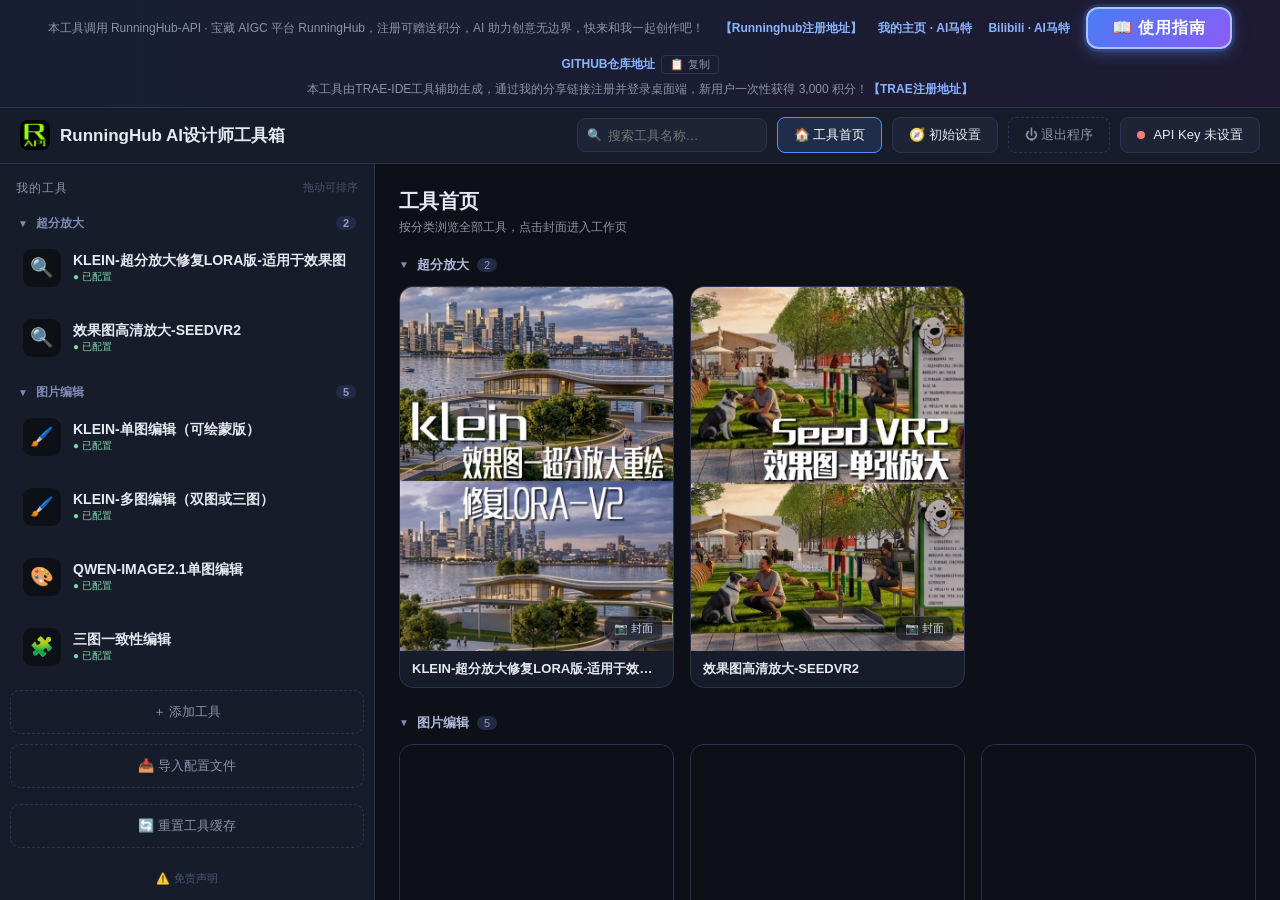
==== index.html @ 5b4305d6 "feat: 同步本地列队、随机种子模式与提示词权重快捷键" ====
<!DOCTYPE html>
<html lang="zh-CN">
<head>
<meta charset="UTF-8">
<meta name="viewport" content="width=device-width, initial-scale=1.0">
<title>RunningHub AI设计师工具箱</title>
<link rel="icon" href="ICO/RAPI.ico">
<link rel="stylesheet" href="css/style.css">
</head>
<body>

<!-- 启动/脚本错误提示：直接双击 index.html 打开，或脚本加载失败时给出可见原因 -->
<div id="bootWarn" style="display:none;position:fixed;top:0;left:0;right:0;z-index:99999;background:#7a1f28;color:#fff;font:13px/1.7 'Microsoft YaHei',sans-serif;padding:10px 16px;border-bottom:2px solid #ff7a7a"></div>
<script>
(function () {
  function show(html) {
    var el = document.getElementById("bootWarn");
    if (!el) return;
    el.style.display = "block";
    el.innerHTML += (el.innerHTML ? "<br>" : "") + html;
  }
  if (location.protocol === "file:") {
    show("⚠️ 当前是直接双击 index.html 打开的。浏览器会拦截程序脚本，所以按钮点击没有反应。<br>正确用法：先安装 Python 3，再双击同目录的「启动工具.bat」，在自动打开的 http://127.0.0.1:8900/ 页面里使用。");
  }
  window.addEventListener("error", function (e) {
    if (e.target && e.target.tagName === "SCRIPT") {
      show("⚠️ 脚本加载失败：" + (e.target.src || "未知文件") + "<br>请确认 js 文件夹完整，并用「启动工具.bat」启动。");
      return;
    }
    if (!e.message && !e.filename) return;  // 模块加载失败的附带空事件，已有上面那条提示
    show("⚠️ 页面脚本出错：" + (e.message || "未知错误") +
      (e.filename ? "（" + e.filename + (e.lineno ? ":" + e.lineno : "") + "）" : "") +
      "<br>请按 F12 打开控制台，把红色报错发给开发者。");
  }, true);
  window.addEventListener("unhandledrejection", function (e) {
    var r = e.reason;
    show("⚠️ 页面脚本出错：" + (r && r.message ? r.message : String(r)));
  });
})();
</script>

<!-- 推广条 -->
<div class="promo-bar">
  <span>本工具调用 RunningHub-API · 宝藏 AIGC 平台 RunningHub，注册可赠送积分，AI 助力创意无边界，快来和我一起创作吧！</span>
  <a id="promoRegisterLink" href="https://www.runninghub.cn?inviteCode=v6f54jwt" target="_blank" rel="noopener">【Runninghub注册地址】</a>
  <a href="https://www.runninghub.cn/user-center/1958354621356011522/webapp?inviteCode=v6f54jwt" target="_blank" rel="noopener">我的主页 · AI马特</a>
  <a href="https://space.bilibili.com/1351334510?spm_id_from=333.337.0.0" target="_blank" rel="noopener">Bilibili · AI马特</a>
  <button class="guide-btn" id="guideBtn" title="首次使用分步向导">📖 使用指南</button>
  <span class="repo-group">
    <a href="https://github.com/jita45927/runninghub_api" target="_blank" rel="noopener">GITHUB仓库地址</a>
    <button class="repo-copy-btn" id="repoCopyBtn" title="复制仓库地址">📋 复制</button>
  </span>
  <span class="promo-line">本工具由TRAE-IDE工具辅助生成，通过我的分享链接注册并登录桌面端，新用户一次性获得 3,000 积分！<a href="https://www.trae.cn/events/code-fission/B8F6GKVM5QPU?utm_source=copy_link&amp;utm_medium=code_fission" target="_blank" rel="noopener">【TRAE注册地址】</a></span>
</div>

<!-- 顶栏 -->
<div class="topbar">
  <div class="logo"><img class="logo-badge" src="ICO/RAPI.ico" alt="RunningHub">RunningHub AI设计师工具箱</div>
  <div style="display:flex;gap:10px">
    <div class="top-search">
      <span class="top-search-icon">🔍</span>
      <input type="search" id="toolSearch" placeholder="搜索工具名称…" autocomplete="off" title="按工具名称关键词搜索首页工具">
      <button type="button" class="top-search-clear" id="toolSearchClear" style="display:none" title="清除搜索">✕</button>
    </div>
    <button class="key-btn" id="homeBtn">🏠 工具首页</button>
    <button class="key-btn" id="setupBtn">🧭 初始设置</button>
    <button class="key-btn ghost" id="openDirBtn" style="display:none">🔍 打开下载目录</button>
    <button class="key-btn ghost" id="quitBtn" style="display:none" title="停止本地服务并退出程序">⏻ 退出程序</button>
    <button class="key-btn" id="keyBtn"><span class="key-dot" id="keyDot"></span><span id="keyBtnText">API Key 未设置</span></button>
  </div>
</div>

<div class="layout">
  <!-- 左侧工具列表 -->
  <div class="sidebar">
    <div class="sidebar-title">我的工具<span class="sidebar-tip">拖动可排序</span></div>
    <div class="tool-list" id="toolList"></div>
    <div class="add-tool" id="addToolBtn">＋ 添加工具</div>
    <div class="add-tool" id="importToolBtn" style="margin-top:0">📥 导入配置文件</div>
    <div class="add-tool" id="resetToolsBtn" style="margin-top:6px">🔄 重置工具缓存</div>
    <div class="sidebar-foot"><a id="disclaimerBtn">⚠️ 免责声明</a></div>
    <input type="file" id="importFileInput" accept=".json" style="display:none">
  </div>

  <!-- 工具首页：按分类展示封面卡片 -->
  <div class="home-view" id="homeView">
    <div class="home-head">
      <div>
        <h2>工具首页</h2>
        <p>按分类浏览全部工具，点击封面进入工作页</p>
      </div>
    </div>
    <div id="homeGrid"></div>
  </div>

  <!-- 右侧工作区 -->
  <div class="workspace" id="workspace" style="display:none">
    <div class="ws-header">
      <div class="ws-title">
        <div class="big-icon" id="wsIcon">🖼️</div>
        <div>
          <h2 id="wsName">请选择工具</h2>
          <p id="wsDesc">从左侧选择一个工具开始使用</p>
        </div>
      </div>
      <button class="btn ghost" id="configToolBtn">⚙️ 配置此工具</button>
    </div>

    <!-- 动态表单区 -->
    <div class="card">
      <div class="card-title">📝 输入参数</div>
      <div id="formArea"></div>
      <button class="btn" id="runBtn">🚀 开始生成</button>
      <button class="btn" id="cancelBtn" style="background:var(--danger);color:#fff;display:none">⏹ 立即取消</button>
      <button class="btn ghost" id="queueBtn" disabled>进入列队</button>
      <button class="btn danger" id="clearQueueBtn" disabled>清空列队</button>
      <div class="status-bar" id="statusBar"></div>
    </div>

    <!-- 结果区 -->
    <div class="card">
      <div class="card-title">🖼️ 生成结果<span class="note">结果链接 24 小时内有效，请及时下载保存</span></div>
      <div id="resultArea"><div class="result-placeholder">生成的内容会显示在这里</div></div>
    </div>
  </div>
</div>

<!-- API Key 弹窗 -->
<div class="modal-mask" id="keyModal">
  <div class="modal" style="width:520px">
    <h3>🔑 API Key 设置</h3>
    <div class="modal-sub">Key 用于调用 RunningHub 接口，只需设置一次</div>
    <div class="field">
      <label>站点</label>
      <select id="site">
        <option value="https://www.runninghub.cn">国内站 runninghub.cn</option>
        <option value="https://www.runninghub.ai">国际站 runninghub.ai</option>
      </select>
    </div>
    <div class="field">
      <label>API Key（RunningHub 控制台获取，32位）</label>
      <input type="password" id="apiKey" placeholder="粘贴你的 API Key" autocomplete="new-password" data-lpignore="true">
    </div>
    <div class="security-note" id="balanceInfo" style="display:none"></div>
    <div class="security-note">
      🔒 <b>安全说明</b>：Key 仅保存在<b>你自己浏览器</b>的 localStorage 中，不写入本文件、不上传到任何第三方；
      使用时只通过 HTTPS 发送给 RunningHub 官方接口。<br>
      · 把这个 HTML 文件发给别人，不会带走你的 Key；<br>
      · 在公用电脑上使用，用完请点「清除 Key」；<br>
      · 怀疑泄露时，到 RunningHub 控制台重置 Key 即可。
    </div>
    <div class="modal-actions">
      <button class="btn danger" id="clearKeyBtn">清除 Key</button>
      <div class="right">
        <button class="btn ghost" data-close="keyModal">取消</button>
        <button class="btn" id="saveKeyBtn">保存</button>
      </div>
    </div>
  </div>
</div>

<!-- 工具配置弹窗 -->
<div class="modal-mask" id="toolModal">
  <div class="modal">
    <h3 id="toolModalTitle">⚙️ 配置工具</h3>
    <div class="modal-sub">
      每个工具对应一个 RunningHub AI 应用。打开应用详情页点「API 调用」，把示例中 nodeInfoList 的每个节点，
      在下面添加为对应的输入项（节点 ID 和字段名照抄即可）。
    </div>
    <div class="field-row">
      <div class="field" style="flex:0 0 90px">
        <label>图标</label>
        <select id="tIcon"></select>
      </div>
      <div class="field">
        <label>工具名称</label>
        <input type="text" id="tName" placeholder="例如：SU 草图转写实照片">
      </div>
      <div class="field" style="flex:0 0 130px">
        <label>实例类型</label>
        <select id="tInstanceType">
          <option value="default">default (24G)</option>
          <option value="plus">plus (48G)</option>
          <option value="ultra">ultra (84G)</option>
        </select>
      </div>
    </div>
    <div class="field">
      <label>封面图（工具首页展示，自动裁剪为 3:4，保存到 tools/工具名.png 或 .jpg）</label>
      <div class="cover-edit">
        <div class="cover-edit-preview" id="coverPreview">暂无封面</div>
        <div class="cover-edit-side">
          <button type="button" class="btn ghost" id="coverPickBtn">📷 选择图片</button>
          <div class="cover-edit-hint" id="coverHint">支持 PNG / JPG，自动居中裁剪缩放为 3:4（600×800），≤8MB</div>
        </div>
      </div>
      <input type="file" id="coverFileInput" accept="image/png,image/jpeg" style="display:none">
    </div>
    <div class="field">
      <label>功能描述</label>
      <input type="text" id="tDesc" placeholder="一句话说明这个工具做什么（点击编辑）" readonly title="点击弹出大窗口编辑" style="cursor:pointer">
    </div>
    <div class="field">
      <label>原始地址（可选，工具页名称旁会显示「原始地址」链接；留空不显示）</label>
      <input type="text" id="tSourceUrl" placeholder="粘贴 RunningHub 应用或工作流页面地址，可留空">
    </div>
    <div class="field">
      <label>标签（决定左侧分组，可加多个；留空归入「未分类」）</label>
      <div class="tag-chips" id="tTagChips"></div>
      <div class="tag-add-row">
        <select id="tTagSelect" title="选择已有标签"></select>
        <input type="text" id="tTagInput" placeholder="输入新标签后回车" autocomplete="off">
        <button class="btn ghost" id="tTagAddBtn" type="button">添加</button>
      </div>
    </div>
    <div class="field">
      <label>类型</label>
      <select id="tToolType">
        <option value="app">AI 应用</option>
        <option value="workflow">ComfyUI 工作流</option>
      </select>
    </div>
    <div class="field">
      <label id="tWebappIdLabel">AI 应用 ID（webappId，应用详情页 URL 或「API调用」中可见）</label>
      <input type="text" id="tWebappId" placeholder="例如 2119272366319685634">
    </div>

    <label style="margin-bottom:8px">输入项（决定工具界面显示什么表单）</label>
    <div class="fields-head">
      <span>显示名称</span><span>类型</span><span>节点ID</span><span>字段名</span><span>默认值/选项（点击编辑）</span><span></span>
    </div>
    <div id="fieldsEditor"></div>
    <button class="add-field-btn" id="addFieldBtn">＋ 添加输入项</button>

    <div class="modal-actions">
      <div style="display:flex;gap:10px">
        <button class="btn danger" id="deleteToolBtn">删除此工具</button>
        <button class="btn ghost" id="toolHelpBtn">📖 配置说明</button>
      </div>
      <div class="right">
        <button class="btn ghost" data-close="toolModal">取消</button>
        <button class="btn" id="saveToolBtn">保存</button>
      </div>
    </div>
  </div>
</div>

<!-- 配置说明帮助弹窗 -->
<div class="modal-mask" id="toolHelpModal">
  <div class="modal" style="width:820px">
    <h3>📖 工具配置说明</h3>
    <div class="modal-sub">照着下面的步骤操作，几分钟就能配好一个工具。内容较多可上下滚动。</div>
    <div class="help-doc">

      <h4>一、你在这里配的到底是什么</h4>
      <p>工具界面上的每个输入框，最终都会被转换成 RunningHub 的 <b>nodeInfoList</b> 参数发给接口：</p>
      <pre><code>{ "nodeId": "节点ID", "fieldName": "字段名", "fieldValue": "填进去的值" }</code></pre>
      <p>所以在配置窗口里，<b>一行「输入项」= nodeInfoList 里的一个元素</b>。图片类的值会由工具先上传、再自动替换成返回的文件名，你不用手填。</p>

      <h4>二、开始前准备</h4>
      <ul>
        <li>顶栏 🔑 已填好 API Key；</li>
        <li>本工具可调用平台上<b>已经发布并开放 API 的工作流和应用</b>；调用费用从你自己的钱包 / RH 币中扣除。</li>
        <li>在该应用 / 工作流的「API 调用」页面能看到请求示例（下一步要用）。</li>
      </ul>

      <h4>三、基础信息怎么填</h4>
      <table class="help-table">
        <tr><th>字段</th><th>说明</th></tr>
        <tr><td>图标 / 工具名称</td><td>只影响左侧列表的显示，随便起。</td></tr>
        <tr><td>标签</td><td>决定左侧分组，可加多个（下拉选已有标签或输入新标签），同一个工具会出现在多个分组里；留空则进「未分类」。</td></tr>
        <tr><td>实例类型</td><td>default(24G) / plus(48G) / ultra(84G)。显存不够（报 OOM）时换更大的。</td></tr>
        <tr><td>类型</td><td>AI 应用 或 ComfyUI 工作流。<b>选错会报 webapp not exists</b>。</td></tr>
        <tr><td>ID</td><td>AI 应用填 <b>webappId</b>；工作流填 <b>workflowId</b>。</td></tr>
      </table>
      <p><b>webappId 在哪</b>：RunningHub 里打开该应用，浏览器地址栏 /app/ 后面那串数字；或点「API 调用」看示例地址中的 <code>ai-app/{数字}</code>。平台上已发布的应用同理，ID 一样能取到（未开放 API 调用时会报无权限 / 应用不存在）。</p>
      <p><b>workflowId 在哪</b>：打开工作流 →「API 调用」→ 示例请求地址中的 <code>workflow/{数字}</code>。</p>

      <h4>四、节点ID 和 字段名怎么找（最关键的一步）</h4>
      <p>在应用的「API 调用」页面，官方会给出类似下面的示例请求体。把其中 <code>nodeInfoList</code> 的每一项，在配置窗口里加一行：</p>
      <pre><code>{
  "webappId": "2119272366319685634",
  "apiKey": "你的Key",
  "nodeInfoList": [
    { "nodeId": "1",  "fieldName": "image", "fieldValue": "api/xxxx.png" },
    { "nodeId": "25", "fieldName": "text",  "fieldValue": "黄昏效果，真实建筑" },
    { "nodeId": "30", "fieldName": "value", "fieldValue": "2048" }
  ]
}</code></pre>
      <p>对照关系：<b>节点ID = nodeId</b>，<b>字段名 = fieldName</b>，<b>默认值 = fieldValue</b> 的示例值（可留空），<b>显示名称</b>是你自己起的中文名（只影响界面）。</p>
      <p><b>如果示例里没有 nodeInfoList，或它是空的</b>：说明这个应用没暴露输入参数，直接保存、不用加输入项，点「开始生成」即可；也可以到工作流画布里点开节点，在右侧面板查看参数名（一般是 text / image / seed / value）。</p>

      <h4>五、输入项类型怎么选</h4>
      <table class="help-table">
        <tr><th>界面类型</th><th>常见 fieldName</th><th>说明</th></tr>
        <tr><td>图片上传</td><td>image</td><td>先上传再自动填入返回的 fileName，适用于 LoadImage 节点。</td></tr>
        <tr><td>多行文本</td><td>text</td><td>提示词、反推提示词等长文本。</td></tr>
        <tr><td>单行文本</td><td>text / string</td><td>短文本。</td></tr>
        <tr><td>数字</td><td>value / seed / steps / cfg</td><td>分辨率、步数、强度、种子等。</td></tr>
        <tr><td>下拉选择</td><td>value</td><td>默认值里写全部候选，用英文逗号分隔，如 <code>true,false</code> 或 <code>1024,1536,2048</code>。</td></tr>
      </table>
      <p><b>特殊情况：</b></p>
      <ul>
        <li><b>种子</b>：fieldName 一般是 <code>seed</code>；默认值填 <code>-1</code> 表示每次随机，填固定数字可复现同一张图。</li>
        <li><b>布尔开关</b>：fieldName 通常是 <code>value</code>，值只能是 <code>true</code> 或 <code>false</code>，建议用「下拉选择」类型。</li>
        <li><b>分辨率</b>：多数节点把尺寸放在一个 number 节点上，fieldName 是 <code>value</code>，单位是像素。</li>
      </ul>

      <h4>六、完整实例（KLEIN-SU转绘效果图）</h4>
      <p>类型：AI 应用　ID：2119272366319685634</p>
      <table class="help-table">
        <tr><th>显示名称</th><th>类型</th><th>节点ID</th><th>字段名</th><th>默认值</th></tr>
        <tr><td>上传SU草图</td><td>图片上传</td><td>1</td><td>image</td><td>（空）</td></tr>
        <tr><td>补充提示词</td><td>多行文本</td><td>25</td><td>text</td><td>黄昏效果，真实建筑</td></tr>
        <tr><td>反推预设提示词</td><td>多行文本</td><td>49</td><td>text</td><td>把这张草图变成写实照片…</td></tr>
        <tr><td>出图长边尺寸</td><td>数字</td><td>30</td><td>value</td><td>2048</td></tr>
      </table>
      <p>保存后，工具会向接口提交 4 条 nodeInfoList，例如图片那一条的 fieldValue 是上传接口返回的 <code>api/xxx.png</code>。</p>

      <h4>七、保存后会发生什么</h4>
      <ul>
        <li>工具立刻出现在左侧列表，可拖动排序、可改标签；</li>
        <li>已授权「配置目录」时，会同时写入 <code>tools/工具名.rhtool.json</code>，下次启动自动读取；</li>
        <li>未授权配置目录时，配置只存在浏览器里，换电脑需用「导入配置文件」迁移。</li>
      </ul>

      <h4>八、常见报错对照</h4>
      <table class="help-table">
        <tr><th>提示</th><th>原因与解决</th></tr>
        <tr><td>webapp not exists</td><td>类型或 ID 填错。工作流 ID 却选了「AI 应用」最常见，检查「类型 + ID」是否匹配。</td></tr>
        <tr><td>Node info error / 节点信息异常</td><td>节点ID 或 字段名 与工作流对不上。按「API 调用」示例逐个照抄；该工作流不接受空参数时，必须至少配一条输入项。</td></tr>
        <tr><td>没有可提交的参数</td><td>所有输入项都没填值。填上值，或删掉用不到的输入项。</td></tr>
        <tr><td>Your balance is insufficient</td><td>钱包余额不足，去 RunningHub 充值或更换有余额的 Key。</td></tr>
        <tr><td>任务失败 / 一直排队</td><td>应用被下架、实例繁忙或显存不足；稍后重试，或把实例类型调大。</td></tr>
      </table>

      <h4>九、新手建议</h4>
      <ul>
        <li>先只配「1 个图片 + 1 个提示词」跑通，再逐步加参数，出问题好排查；</li>
        <li>对比效果时用固定种子（如 <code>12345</code>），只改一个参数；</li>
        <li>长文本不好编辑时，直接点输入框，会弹出大窗口编辑；</li>
        <li>跑错了立刻点「⏹ 立即取消」，避免继续产生费用。</li>
      </ul>
    </div>
    <div class="modal-actions">
      <div></div>
      <div class="right">
        <button class="btn ghost" data-close="toolHelpModal">关闭</button>
      </div>
    </div>
  </div>
</div>

<!-- 免责声明弹窗 -->
<div class="modal-mask" id="disclaimerModal">
  <div class="modal" style="width:760px">
    <h3>⚠️ 免责声明</h3>
    <div class="modal-sub">使用本工具前请仔细阅读，内容较多可上下滚动</div>
    <div class="help-doc">
      <p>1. 本工具是一个第三方的本地辅助工具，<b>与 RunningHub 官方无关</b>，不是官方产品，也未获得官方背书。</p>
      <p>2. 本工具不包含任何 API Key。<b>API Key 由使用者自行填写</b>，仅保存在使用者本机浏览器中，不会上传给本工具作者或任何第三方。</p>
      <p>3. 所有 AI 生成任务均通过 <b>RunningHub 官方 API</b> 执行，所产生的费用由使用者自己的账号承担。请自行留意余额与任务消耗，任务跑错请及时点「⏹ 立即取消」。</p>
      <p>4. 生成结果（图片、视频等）的<b>内容合法性、版权与使用后果由使用者自行负责</b>。严禁用于生成违反法律法规、侵犯他人权利、色情暴力或其他不当内容；请遵守 RunningHub 服务条款及所在地法律法规。</p>
      <p>5. 本工具调用的 AI 应用、ComfyUI 工作流及其素材，其权利归各自作者所有。如权利人认为存在侵权，请联系本工具作者删除相关内容。</p>
      <p>6. 生成结果的链接通常<b>仅 24 小时有效</b>，请及时下载保存。因未保存、链接过期、浏览器清理或系统故障导致的文件丢失，本工具作者不承担责任。</p>
      <p>7. 本工具按<b>「现状」</b>提供，作者不对可用性、稳定性、生成效果、数据完整性作任何明示或暗示的担保。因使用或无法使用本工具造成的任何直接或间接损失（包括但不限于费用损失、数据丢失、业务中断），作者不承担责任。</p>
      <p>8. 使用者开始使用本工具，即视为<b>已阅读并同意</b>本免责声明；如不同意，请立即停止使用并删除本工具及全部相关文件。</p>
    </div>
    <div class="modal-actions">
      <div></div>
      <div class="right">
        <button class="btn ghost" data-close="disclaimerModal">我已了解</button>
      </div>
    </div>
  </div>
</div>

<!-- 大文本编辑弹窗（默认值 / 输入项名称 / 功能描述 共用） -->
<div class="modal-mask" id="bigDefModal" style="z-index:150">
  <div class="modal" style="width:640px">
    <h3 id="bigDefTitle">编辑默认值</h3>
    <div class="modal-sub" id="bigDefFieldName"></div>
    <div id="bigDefHint" style="display:none;font-size:12px;color:var(--muted,#8b949e);margin:6px 0 4px;line-height:1.5"></div>
    <div id="bigDefPreview" style="display:none;font-size:12px;color:var(--accent,#58a6ff);margin:0 0 6px;line-height:1.5"></div>
    <textarea id="bigDefText" style="width:100%;height:320px;resize:vertical;background:var(--inp-bg,#161b22);color:inherit;border:1px solid var(--border,#30363d);border-radius:8px;padding:10px;font-size:13px;line-height:1.6;font-family:inherit"></textarea>
    <div class="modal-actions">
      <div class="right">
        <button class="btn ghost" data-close="bigDefModal">取消</button>
        <button class="btn" id="bigDefSaveBtn">保存</button>
      </div>
    </div>
  </div>
</div>

<!-- 初始设置向导弹窗 -->
<div class="modal-mask" id="setupModal">
  <div class="modal" style="width:560px">
    <h3>🧭 初始设置</h3>
    <div class="modal-sub">通过「启动工具.bat」运行时，工具配置由本地服务直接写入 tools 目录，无需授权；下载目录只需选择一次。</div>
    <div class="setup-step" id="setupStepToolsDir">
      <div class="setup-step-num">1</div>
      <div class="setup-step-body">
        <div class="setup-step-name">工具配置目录</div>
        <div class="setup-step-desc">工具配置直接写入程序目录下的 <b>tools</b> 文件夹。用「启动工具.bat」启动时由本地服务自动完成，无需点授权。</div>
        <div class="setup-step-desc" id="toolsDirPathHint" style="color:#8ab4ff;overflow-wrap:anywhere"></div>
      </div>
      <div class="setup-step-actions">
        <div class="setup-step-status" id="setupToolsDirStatus">⚠️ 未授权</div>
        <button class="btn ghost" id="grantToolsDirBtn">去授权</button>
      </div>
    </div>
    <div class="setup-step" id="setupStepDownloadDir">
      <div class="setup-step-num">2</div>
      <div class="setup-step-body">
        <div class="setup-step-name">下载目录</div>
        <div class="setup-step-desc">生成结果自动保存到这里。只需在弹出的系统窗口中选择一次文件夹。</div>
        <div class="setup-step-desc" id="dlAuthHint" style="color:#f0b429;overflow-wrap:anywhere;white-space:pre-wrap"></div>
      </div>
      <div class="setup-step-actions">
        <div class="setup-step-status" id="setupDownloadDirStatus">⚠️ 未配置</div>
        <button class="btn ghost" id="grantDownloadDirBtn">选择目录</button>
      </div>
    </div>
    <div class="setup-done" id="setupDone" style="display:none">🎉 设置完成</div>
    <div class="modal-actions">
      <div></div>
      <div class="right">
        <button class="btn ghost" data-close="setupModal">关闭</button>
      </div>
    </div>
  </div>
</div>

<!-- 蒙版编辑器（对齐 ComfyUI MaskEditor：涂抹区域导出为透明 alpha，作为 MASK） -->
<div class="mask-editor" id="maskEditor">
  <div class="me-toolbar">
    <div class="me-group">
      <button class="me-btn active" id="meBrush" title="画笔 (B)">🖌️ 画笔</button>
      <button class="me-btn" id="meErase" title="橡皮 (E)">🧽 橡皮</button>
      <button class="me-btn" id="meUndo" title="撤销 (Ctrl+Z)">↶ 撤销</button>
      <button class="me-btn" id="meClear" title="清除全部涂抹">🗑 清除</button>
    </div>
    <div class="me-group">
      <span class="me-label">笔刷</span>
      <input type="range" id="meSize" min="4" max="200" step="1" value="40">
      <span class="me-val" id="meSizeVal">40px</span>
    </div>
    <div class="me-group">
      <span class="me-label">羽化</span>
      <input type="range" id="meFeather" min="0" max="100" step="1" value="0">
      <span class="me-val" id="meFeatherVal">0%</span>
    </div>
    <div class="me-group">
      <button class="me-btn" id="mePaintMode" title="关闭：输出原图 + 黑白蒙版；开启：把蒙版按所选颜色叠加进输出图片，蒙版仍按涂抹输出">🎨 绘制到图片层</button>
      <div class="me-colors" id="meColors">
        <button class="me-color active" data-color="#ff3333" style="background:#ff3333" title="红"></button>
        <button class="me-color" data-color="#3377ff" style="background:#3377ff" title="蓝"></button>
        <button class="me-color" data-color="#33cc55" style="background:#33cc55" title="绿"></button>
        <button class="me-color" data-color="#ffd400" style="background:#ffd400" title="黄"></button>
        <button class="me-color" data-color="#ff33cc" style="background:#ff33cc" title="洋红"></button>
        <button class="me-color" data-color="#22d3ee" style="background:#22d3ee" title="青"></button>
      </div>
      <label class="me-check"><input type="checkbox" id="meExportMask" checked> 输出蒙版</label>
    </div>
    <div class="me-group me-zoom">🔍 <span id="meZoomVal">100%</span></div>
    <div class="me-group me-actions">
      <button class="btn ghost" id="meCancel">取消</button>
      <button class="btn" id="meSave">保存蒙版</button>
    </div>
  </div>
  <div class="me-stage" id="meStage"><canvas id="meCanvas"></canvas><div class="me-cursor" id="meCursor"></div></div>
  <div class="me-hint" id="meHint">左键涂抹（颜色仅为预览；保存时按「绘制到图片层」决定是否把蒙版按颜色叠加进图片）· 中键/右键拖动平移 · 滚轮缩放</div>
</div>

<!-- 图片预览灯箱 -->
<div class="lightbox" id="lightbox">
  <img id="lbImg" src="">
  <div class="lb-bar">
    <span>点击空白处关闭</span>
    <a id="lbDownload" href="" target="_blank" rel="noopener" download>下载原图</a>
  </div>
</div>

<!-- 首次使用分步向导 -->
<div class="guide-overlay" id="guideOverlay">
  <div class="guide-hole" id="guideHole"></div>
  <div class="guide-finger" id="guideFinger">👆</div>
  <div class="guide-callout" id="guideCallout">
    <div class="guide-titlebar" id="guideCalloutBar">
      <span class="guide-title">📖 使用指南</span>
      <span class="guide-step" id="guideCalloutStep"></span>
      <span class="guide-bar-space"></span>
      <button class="guide-close" id="guideCalloutClose" title="关闭向导">✕</button>
    </div>
    <div class="guide-callout-text" id="guideCalloutText"></div>
    <div class="guide-actions">
      <button class="btn" id="guideCalloutNext">下一步</button>
    </div>
  </div>
  <div class="guide-shot" id="guideShot">
    <div class="guide-titlebar" id="guideShotBar">
      <span class="guide-title">📖 使用指南</span>
      <span class="guide-step" id="guideShotStep"></span>
      <span class="guide-bar-space"></span>
      <button class="guide-close" id="guideShotClose" title="关闭向导">✕</button>
    </div>
    <div class="guide-shot-media"><img id="guideShotImg" src="" alt="使用指南截图"></div>
    <div class="guide-callout-text" id="guideShotText"></div>
    <div class="guide-actions">
      <button class="btn" id="guideShotNext">下一步</button>
    </div>
  </div>
</div>

<script type="module" src="js/main.js"></script>
</body>
</html>
---- css/style.css ----
* { box-sizing: border-box; margin: 0; padding: 0; }
:root {
  --bg: #0d1117; --panel: #161c2a; --panel2: #1c2436; --border: #2a3450;
  --text: #e6e9f0; --muted: #8a93a8; --accent: #5b8cff; --green: #7fd4a8; --red: #ff7a7a;
}
body { font-family: "Microsoft YaHei", "PingFang SC", sans-serif; background: var(--bg); color: var(--text); height: 100vh; display: flex; flex-direction: column; overflow: hidden; }

/* ===== 推广条 ===== */
.promo-bar {
  flex-shrink: 0; display: flex; align-items: center; justify-content: center; flex-wrap: wrap;
  gap: 6px 16px; padding: 7px 20px; font-size: 12px; color: var(--muted);
  background: linear-gradient(90deg, #5b8cff1f, #9b5bff1f); border-bottom: 1px solid var(--border);
}
.promo-bar a { color: #8ab4ff; font-weight: 600; text-decoration: none; white-space: nowrap; }
.promo-bar a:hover { text-decoration: underline; }
.promo-bar .promo-line { flex-basis: 100%; text-align: center; line-height: 1.6; }
.promo-bar .repo-group { display: inline-flex; align-items: center; gap: 6px; }
.promo-bar .repo-copy-btn {
  padding: 1px 8px; font-size: 11px; color: var(--muted); cursor: pointer;
  background: transparent; border: 1px solid var(--border); border-radius: 4px;
  font-family: inherit; white-space: nowrap; transition: all .15s;
}
.promo-bar .repo-copy-btn:hover { color: var(--green); border-color: var(--green); }
.promo-bar .repo-copy-btn.copied { color: var(--green); border-color: var(--green); }

/* ===== 顶栏 ===== */
.topbar {
  height: 56px; flex-shrink: 0; display: flex; align-items: center; justify-content: space-between;
  padding: 0 20px; background: var(--panel); border-bottom: 1px solid var(--border);
}
.logo { font-size: 17px; font-weight: 700; display: flex; align-items: center; gap: 10px; }
.logo-badge { width: 30px; height: 30px; border-radius: 8px; display: block; object-fit: cover; flex-shrink: 0; }
.key-btn {
  display: flex; align-items: center; gap: 8px; background: var(--panel2); border: 1px solid var(--border);
  color: var(--text); padding: 8px 16px; border-radius: 8px; cursor: pointer; font-size: 13px;
}
.key-btn:hover { border-color: var(--accent); }
.key-btn.ghost { background: transparent; color: var(--muted); border-style: dashed; }
.key-btn.ghost:hover { color: var(--text); border-color: var(--accent); }
.key-dot { width: 8px; height: 8px; border-radius: 50%; background: var(--red); }
.key-dot.ok { background: var(--green); }
/* 顶栏工具搜索：位于「工具首页」按钮左侧 */
.top-search { position: relative; display: flex; align-items: center; }
.top-search-icon {
  position: absolute; left: 10px; font-size: 12px; color: var(--muted);
  pointer-events: none; line-height: 1;
}
.top-search input {
  width: 190px; height: 34px; padding: 0 30px 0 30px; border-radius: 8px;
  background: var(--panel2); border: 1px solid var(--border); color: var(--text);
  font-size: 13px; outline: none; transition: border-color .15s, width .15s;
}
.top-search input:focus { border-color: var(--accent); width: 230px; }
.top-search input::-webkit-search-cancel-button { display: none; }
.top-search-clear {
  position: absolute; right: 6px; width: 20px; height: 20px; border-radius: 50%;
  display: flex; align-items: center; justify-content: center;
  background: transparent; border: none; color: var(--muted);
  font-size: 11px; cursor: pointer; padding: 0;
}
.top-search-clear:hover { color: var(--text); background: #5b8cff26; }

/* ===== 主体布局 ===== */
.layout { flex: 1; display: flex; overflow: hidden; }

/* 左侧工具栏 */
.sidebar { width: 375px; flex-shrink: 0; background: var(--panel); border-right: 1px solid var(--border); display: flex; flex-direction: column; }
.sidebar-title { padding: 16px 16px 10px; font-size: 12px; color: var(--muted); letter-spacing: 1px; }
.sidebar-tip { float: right; font-weight: 400; font-size: 11px; color: #4a5470; letter-spacing: 0; }
.sidebar-foot { padding: 10px 16px 14px; text-align: center; }
.sidebar-foot a { font-size: 11px; color: #4a5470; cursor: pointer; }
.sidebar-foot a:hover { color: var(--accent); }
.tool-list { flex: 1; overflow-y: auto; padding: 0 10px; }
.cat-header {
  display: flex; align-items: center; gap: 6px;
  padding: 8px 8px 4px; cursor: pointer; user-select: none;
  color: #7f8bb3; font-size: 12px; font-weight: 600;
}
.cat-header:hover { color: #aeb9dd; }
.cat-header[draggable="true"] { cursor: grab; }
.cat-header.dragging { opacity: .45; }
.cat-header.drop-before { box-shadow: inset 0 2px 0 0 #5b8cff; color: #dbe4ff; }
.cat-header.drop-after { box-shadow: inset 0 -2px 0 0 #5b8cff; color: #dbe4ff; }
.cat-arrow { font-size: 10px; width: 12px; }
.cat-name { flex: 1; }
.cat-count {
  background: #232a45; border-radius: 8px; padding: 1px 7px;
  font-size: 11px; color: #8f9bc0;
}
.tool-item {
  display: flex; align-items: center; gap: 12px; padding: 12px; border-radius: 10px;
  cursor: pointer; margin-bottom: 6px; border: 1px solid transparent; transition: all .15s;
}
.tool-item:hover { background: var(--panel2); }
.tool-item.active { background: var(--panel2); border-color: var(--accent); }
.tool-item { position: relative; }
/* 生成中：橙色渐变底 + 左侧竖条 1.2s 呼吸脉动 */
.tool-item.running {
  background: linear-gradient(90deg, #ffb4541f, transparent);
  border-color: #ffb454;
}
.tool-item.running .tool-icon { background: #ffb45426; }
.tool-item.running::after,
.tool-item.done::after {
  content: ""; position: absolute; left: 0; top: 8px; bottom: 8px;
  width: 3px; border-radius: 0 3px 3px 0;
}
.tool-item.running::after { background: #ffb454; animation: toolRunningPulse 1.2s ease-in-out infinite; }
@keyframes toolRunningPulse { 0%, 100% { opacity: .35; } 50% { opacity: 1; } }
/* 最近完成：绿色左边条，任务结束后保留到下次开始生成 */
.tool-item.done:not(.active) { border-color: #2c5a45; background: linear-gradient(90deg, #7fd4a814, transparent); }
.tool-item.done::after { background: var(--green); }
.tool-item.dragging { opacity: .45; cursor: grabbing; }
.tool-item.drop-before { box-shadow: inset 0 2px 0 0 var(--accent); }
.tool-item.drop-after { box-shadow: inset 0 -2px 0 0 var(--accent); }
.tool-del {
  position: absolute; right: 8px; top: 8px; width: 20px; height: 20px; border-radius: 6px;
  color: #6a7694; display: none; align-items: center; justify-content: center; font-size: 12px;
}
.tool-item:hover .tool-del { display: flex; }
.tool-del:hover { background: var(--danger); color: #fff; }
/* 回收站条目：置灰 + 名称划线，操作按钮常显（↩ 还原 / ✕ 永久删除） */
.tool-item.trashed { opacity: .6; }
.tool-item.trashed:hover { opacity: .9; }
.tool-item.trashed .tool-name { text-decoration: line-through; }
.tool-item.trashed .tool-del { display: flex; }
.tool-restore {
  position: absolute; right: 32px; top: 8px; width: 20px; height: 20px; border-radius: 6px;
  color: #6a7694; display: flex; align-items: center; justify-content: center; font-size: 12px;
}
.tool-restore:hover { background: var(--accent); color: #fff; }
/* 分类头右侧的「清空」按钮（仅回收站） */
.cat-clear { font-size: 11px; font-weight: 400; color: #6a7694; padding: 1px 6px; border-radius: 6px; }
.cat-clear:hover { background: var(--danger); color: #fff; }
/* 回收站工具的只读提示条 */
.trash-notice {
  margin: 0 0 12px; padding: 9px 12px; border-radius: 8px;
  background: rgba(255, 171, 64, .12); border: 1px solid rgba(255, 171, 64, .35);
  color: #ffcf8a; font-size: 12px; line-height: 1.6;
}
.tool-icon { width: 38px; height: 38px; border-radius: 9px; background: var(--bg); display: flex; align-items: center; justify-content: center; font-size: 19px; flex-shrink: 0; }
.tool-item.active .tool-icon { background: linear-gradient(135deg, #5b8cff33, #9b5bff33); }
.tool-meta { min-width: 0; flex: 1; }
.tool-name { font-size: 14px; font-weight: 600; line-height: 1.4; white-space: normal; overflow-wrap: anywhere; }
.tool-desc {
  display: none; font-size: 11px; color: var(--muted); margin-top: 4px;
  line-height: 1.5; white-space: normal; overflow-wrap: anywhere;
}
/* 功能描述默认隐藏，鼠标悬停工具时展开显示 */
.tool-item:hover .tool-desc { display: block; }
.tool-item:hover .tool-desc:empty { display: none; }
.tool-status { font-size: 10px; color: var(--red); }
.tool-status.ok { color: var(--green); }
.tool-status.running { color: #ffb454; }
.tool-status.done { color: var(--green); }
.add-tool {
  margin: 10px; padding: 12px; border: 1px dashed var(--border); border-radius: 10px;
  text-align: center; color: var(--muted); cursor: pointer; font-size: 13px;
}
.add-tool:hover { border-color: var(--accent); color: var(--accent); }

/* 右侧工作区 */
.workspace { flex: 1; overflow-y: auto; padding: 24px; }
.ws-header { display: flex; align-items: center; justify-content: space-between; margin-bottom: 20px; }
.ws-title { display: flex; align-items: center; gap: 14px; }
.ws-title .big-icon { font-size: 30px; }
.ws-title h2 { font-size: 20px; display: flex; align-items: center; gap: 10px; }
.ws-title h2 .source-link { font-size: 12px; font-weight: 400; color: var(--accent); text-decoration: none; border: 1px solid var(--border); border-radius: 6px; padding: 3px 8px; white-space: nowrap; }
.ws-title h2 .source-link:hover { border-color: var(--accent); }
.ws-title p { font-size: 12px; color: var(--muted); margin-top: 3px; }

.btn { background: var(--accent); color: #fff; border: none; border-radius: 8px; padding: 11px 26px; font-size: 14px; cursor: pointer; font-weight: 600; }
.btn:hover { opacity: .88; }
.btn:disabled { opacity: .4; cursor: not-allowed; }
.btn.ghost { background: var(--panel2); border: 1px solid var(--border); font-weight: 400; padding: 9px 18px; font-size: 13px; }
.btn.ghost:hover { border-color: var(--accent); }
.btn.danger { background: transparent; border: 1px solid var(--red); color: var(--red); font-weight: 400; padding: 9px 18px; font-size: 13px; }

.card { background: var(--panel); border: 1px solid var(--border); border-radius: 14px; padding: 20px; margin-bottom: 16px; }
.card-title { font-size: 14px; font-weight: 600; margin-bottom: 14px; color: var(--muted); display: flex; justify-content: space-between; align-items: center; }
.card-title .note { font-size: 11px; font-weight: 400; color: #4a5470; }

.upload-area {
  position: relative;
  border: 2px dashed var(--border); border-radius: 12px; min-height: 150px;
  display: flex; align-items: center; justify-content: center; cursor: pointer;
  text-align: center; color: var(--muted); font-size: 13px; padding: 10px; transition: border-color .2s;
}
.upload-clear-btn {
  position: absolute; top: 8px; right: 8px; z-index: 2;
  width: 28px; height: 28px; padding: 0; border: 1px solid var(--border); border-radius: 50%;
  display: flex; align-items: center; justify-content: center;
  background: rgba(12, 15, 22, .82); color: #fff; font-size: 18px; line-height: 1; cursor: pointer;
}
.upload-clear-btn:hover { background: var(--red); border-color: var(--red); }
.upload-area:hover, .upload-area.dragover { border-color: var(--accent); }
.upload-area img {
  max-width: 100%; max-height: 260px; border-radius: 8px;
  /* 棋盘格背景：透明区域显示为灰白格子，避免误认为图片变黑 */
  background-image:
    linear-gradient(45deg, #2b303b 25%, transparent 25%, transparent 75%, #2b303b 75%),
    linear-gradient(45deg, #2b303b 25%, #1b1f27 25%, #1b1f27 75%, #2b303b 75%);
  background-size: 16px 16px;
  background-position: 0 0, 8px 8px;
}
.img-dim { font-size: 12px; color: var(--muted); margin-top: 6px; }
.img-mask-state { margin-top: 6px; font-size: 11px; color: var(--accent); }
.mask-edit-btn {
  margin-top: 6px; background: var(--bg); color: var(--text); border: 1px solid var(--border);
  border-radius: 6px; padding: 4px 10px; font-size: 11px; cursor: pointer;
}
.mask-edit-btn:hover { border-color: var(--accent); color: var(--accent); }

/* 蒙版编辑器（ComfyUI MaskEditor 风格） */
.mask-editor { position: fixed; inset: 0; z-index: 300; background: #0b0e14; display: none; flex-direction: column; }
.mask-editor.show { display: flex; }
.me-toolbar {
  display: flex; align-items: center; gap: 18px; flex-wrap: wrap;
  padding: 10px 16px; background: var(--panel); border-bottom: 1px solid var(--border);
}
.me-group { display: flex; align-items: center; gap: 8px; }
.me-group.me-actions { margin-left: auto; }
.me-btn {
  background: var(--bg); color: var(--text); border: 1px solid var(--border);
  border-radius: 8px; padding: 7px 12px; font-size: 12px; cursor: pointer;
}
.me-btn:hover { border-color: var(--accent); }
.me-btn.active { background: var(--accent); color: #08101f; border-color: var(--accent); font-weight: 600; }
.me-label, .me-val, .me-zoom { font-size: 12px; color: var(--muted); }
.me-val { min-width: 44px; }
.me-toolbar input[type=range] { width: 140px; accent-color: var(--accent); }
.me-stage {
  flex: 1; position: relative; overflow: hidden;
  background: repeating-conic-gradient(#151a23 0% 25%, #10141b 0% 50%) 50% / 24px 24px;
}
.me-stage canvas { display: block; width: 100%; height: 100%; touch-action: none; cursor: none; }
/* 圆形笔刷光标：尺寸跟随笔刷大小 */
.me-cursor {
  position: absolute; left: 0; top: 0; display: none; pointer-events: none;
  border: 1px solid rgba(255,255,255,.95); border-radius: 50%;
  box-shadow: 0 0 0 1px rgba(0,0,0,.75), inset 0 0 0 1px rgba(0,0,0,.35);
  transform: translate(-50%, -50%); box-sizing: border-box; z-index: 2;
}
.me-cursor.erase { border-style: dashed; border-color: #ffd166; }
.me-cursor.hide { display: none !important; }
/* 绘制到图片层：颜色选择与输出蒙版开关 */
.me-colors { display: flex; gap: 5px; }
.me-color {
  width: 20px; height: 20px; padding: 0; border-radius: 4px;
  border: 2px solid transparent; cursor: pointer; outline: none;
}
.me-color:hover { transform: scale(1.12); }
.me-color.active { border-color: #fff; box-shadow: 0 0 0 1px rgba(0,0,0,.65); }
.me-check { display: flex; align-items: center; gap: 4px; font-size: 12px; color: var(--muted); cursor: pointer; white-space: nowrap; }
.me-check input { accent-color: #4f8cff; cursor: pointer; }
.me-hint { padding: 8px 16px; font-size: 11px; color: #4a5470; border-top: 1px solid var(--border); background: var(--panel); }
.me-hint.warn { color: #ff7b72; }

textarea, input[type=text], input[type=password], input[type=number], select {
  background: var(--bg); border: 1px solid var(--border); border-radius: 8px;
  color: var(--text); padding: 10px 12px; font-size: 14px; outline: none; width: 100%; font-family: inherit;
}
textarea:focus, input:focus, select:focus { border-color: var(--accent); }
textarea { resize: vertical; min-height: 80px; }
label { font-size: 12px; color: var(--muted); display: block; margin-bottom: 6px; }
.field { margin-bottom: 14px; }
.field-row { display: flex; gap: 12px; }
.field-row .field { flex: 1; }
.form-grid { display: grid; grid-template-columns: 1fr 1fr; gap: 0 16px; }
.form-grid .span2 { grid-column: 1 / -1; }
@media (max-width: 900px) { .form-grid { grid-template-columns: 1fr; } }

/* ===== 标签编辑器（工具配置弹窗） ===== */
.tag-chips { display: flex; flex-wrap: wrap; gap: 6px; margin-bottom: 8px; }
.tag-chips:empty { display: none; }
.tag-chip { display: inline-flex; align-items: center; gap: 6px; background: var(--bg); border: 1px solid var(--border); border-radius: 999px; padding: 4px 10px; font-size: 12px; color: var(--text); }
.tag-chip button { background: none; border: none; color: var(--muted); cursor: pointer; font-size: 12px; line-height: 1; padding: 0; }
.tag-chip button:hover { color: var(--red); }
.tag-add-row { display: flex; gap: 8px; align-items: center; }
.tag-add-row select { flex: 0 0 170px; width: 170px; }
.tag-add-row input[type=text] { flex: 1; }
.tag-add-row .btn { flex: 0 0 auto; }

.status-bar { margin-top: 14px; padding: 12px 14px; border-radius: 8px; background: var(--bg); font-size: 13px; color: var(--muted); display: none; }
.status-bar.show { display: block; }
.status-bar.error { color: var(--red); }
.status-bar.success { color: var(--green); }
/* 兼容旧调用点仍传 ok / err 的写法，与 success / error 同色 */
.status-bar.ok { color: var(--green); }
.status-bar.err { color: var(--red); }

.result-grid { display: grid; grid-template-columns: repeat(auto-fill, minmax(260px, 1fr)); gap: 14px; }
.result-batch { margin-bottom: 18px; }
.result-batch:last-child { margin-bottom: 0; }
.result-batch-head { margin: 0 0 8px; font-size: 12px; color: var(--muted); }
.result-item { position: relative; border-radius: 10px; overflow: hidden; border: 1px solid var(--border); }
.result-item img { width: 100%; display: block; }
.result-item a { position: absolute; bottom: 10px; right: 10px; background: rgba(0,0,0,.65); color: #fff; text-decoration: none; padding: 6px 14px; border-radius: 6px; font-size: 12px; }
.result-text { background: var(--bg); border: 1px solid var(--border); border-radius: 10px; padding: 14px; font-size: 13px; color: var(--muted); white-space: pre-wrap; line-height: 1.7; }
.result-placeholder { min-height: 180px; display: flex; align-items: center; justify-content: center; color: #4a5470; font-size: 14px; border: 1px dashed var(--border); border-radius: 12px; }

/* ===== 弹窗 ===== */
.modal-mask { position: fixed; inset: 0; background: rgba(0,0,0,.6); display: none; align-items: center; justify-content: center; z-index: 100; backdrop-filter: blur(3px); }
.modal-mask.show { display: flex; }
.modal { background: var(--panel); border: 1px solid var(--border); border-radius: 16px; width: 720px; max-width: 94vw; max-height: 88vh; overflow-y: auto; padding: 24px; }
.modal h3 { font-size: 17px; margin-bottom: 4px; }
.modal .modal-sub { font-size: 12px; color: var(--muted); margin-bottom: 18px; line-height: 1.6; }
.modal-actions { display: flex; justify-content: space-between; gap: 10px; margin-top: 20px; }
.modal-actions .right { display: flex; gap: 10px; }

.security-note {
  background: var(--bg); border: 1px solid var(--border); border-radius: 10px;
  padding: 12px 14px; font-size: 12px; color: var(--muted); line-height: 1.7; margin-top: 14px;
}
.security-note b { color: var(--green); }

/* 配置说明帮助文档 */
.help-doc { font-size: 12.5px; line-height: 1.75; color: var(--muted); }
.help-doc h4 { font-size: 13px; font-weight: 600; color: #aeb9dd; margin: 18px 0 8px; }
.help-doc h4:first-child { margin-top: 0; }
.help-doc p { margin-bottom: 8px; }
.help-doc ul { margin: 0 0 8px; padding-left: 20px; }
.help-doc li { margin-bottom: 4px; }
.help-doc b { color: var(--text); }
.help-doc code {
  background: var(--bg); border: 1px solid var(--border); border-radius: 4px;
  padding: 1px 5px; font-family: Consolas, monospace; font-size: 11.5px; color: #8ab4ff;
}
.help-doc pre {
  background: var(--bg); border: 1px solid var(--border); border-radius: 8px;
  padding: 10px 12px; margin-bottom: 10px; overflow-x: auto; line-height: 1.6;
}
.help-doc pre code { background: none; border: none; padding: 0; color: #9ecbff; font-size: 11.5px; }
.help-table { width: 100%; border-collapse: collapse; margin-bottom: 10px; }
.help-table th, .help-table td {
  border-bottom: 1px solid var(--border); padding: 7px 10px; text-align: left; vertical-align: top;
}
.help-table th { color: #aeb9dd; font-weight: 600; background: #ffffff08; white-space: nowrap; }

/* 初始设置向导 */
.setup-step {
  display: flex; flex-wrap: wrap; align-items: center; gap: 12px 14px;
  background: var(--bg); border: 1px solid var(--border); border-radius: 12px;
  padding: 14px 16px; margin-bottom: 12px; transition: border-color .2s;
}
.setup-step.next { border-color: var(--accent); }
.setup-step-num {
  width: 30px; height: 30px; border-radius: 50%; background: var(--panel2); flex-shrink: 0;
  display: flex; align-items: center; justify-content: center; font-size: 14px; font-weight: 700;
}
.setup-step.next .setup-step-num { background: var(--accent); color: #fff; }
.setup-step-body { flex: 1 1 240px; min-width: 0; }
.setup-step-name { font-size: 14px; font-weight: 600; }
.setup-step-desc { font-size: 12px; color: var(--muted); margin-top: 3px; }
.setup-step-actions { display: flex; align-items: center; gap: 10px; margin-left: auto; flex-shrink: 0; }
.setup-step-status { font-size: 12px; color: var(--red); white-space: nowrap; }
.setup-step-status.ok { color: var(--green); }
.setup-done { text-align: center; color: var(--green); font-size: 14px; font-weight: 600; margin-top: 6px; }

/* 字段编辑器 */
.fields-head, .field-edit-row {
  display: grid; grid-template-columns: 1.1fr .95fr .6fr .7fr .9fr 30px; gap: 8px;
  align-items: center; margin-bottom: 8px;
}
.fields-head { font-size: 11px; color: var(--muted); margin-bottom: 6px; }
.field-edit-row input, .field-edit-row select { padding: 8px 10px; font-size: 12px; }
.del-field { background: none; border: none; color: var(--red); cursor: pointer; font-size: 15px; padding: 4px; }
.add-field-btn {
  width: 100%; padding: 9px; border: 1px dashed var(--border); border-radius: 8px;
  background: none; color: var(--muted); cursor: pointer; font-size: 12px; margin-top: 4px;
}
.add-field-btn:hover { border-color: var(--accent); color: var(--accent); }

/* ===== 图片预览灯箱 ===== */
.lightbox {
  position: fixed; inset: 0; background: rgba(0,0,0,.88); z-index: 200;
  display: none; align-items: center; justify-content: center; cursor: zoom-out;
}
.lightbox.show { display: flex; }
.lightbox img { max-width: 92vw; max-height: 86vh; border-radius: 10px; box-shadow: 0 8px 60px rgba(0,0,0,.6); transition: transform .06s; }
.lightbox .lb-bar {
  position: fixed; bottom: 26px; left: 50%; transform: translateX(-50%);
  display: flex; gap: 12px; align-items: center;
  background: rgba(20,26,40,.9); border: 1px solid var(--border);
  padding: 10px 18px; border-radius: 10px; font-size: 13px; color: var(--muted);
}
.lightbox .lb-bar a { color: #fff; background: var(--accent); text-decoration: none; padding: 7px 18px; border-radius: 7px; }
.result-item img { cursor: zoom-in; }

/* 自定义字段类型（如 ComfyUI 的 combo）使用的样式 */
.field textarea.combo-textarea { min-height: 44px; }
.field-note { font-size: 11px; color: var(--muted); margin-top: 4px; line-height: 1.4; }

/* ===== 工具首页 ===== */
.home-view { flex: 1; overflow-y: auto; padding: 24px; }
.home-head { display: flex; align-items: center; justify-content: space-between; margin-bottom: 20px; }
.home-head h2 { font-size: 20px; }
.home-head p { font-size: 12px; color: var(--muted); margin-top: 4px; }
.home-section { margin-bottom: 26px; }
.home-cat { display: flex; align-items: center; gap: 8px; margin-bottom: 12px; font-size: 13px; font-weight: 600; color: #aeb9dd; cursor: pointer; user-select: none; }
.home-cat:hover { color: #dbe4ff; }
.home-cat-arrow { font-size: 10px; width: 10px; color: #7f8bb3; }
.home-cat-count { background: #232a45; border-radius: 8px; padding: 1px 7px; font-size: 11px; font-weight: 400; color: #8f9bc0; }
.home-grid { display: grid; grid-template-columns: repeat(auto-fill, minmax(220px, 1fr)); gap: 16px; }
.home-card {
  position: relative;
  background: var(--panel); border: 1px solid var(--border); border-radius: 14px;
  overflow: hidden; cursor: pointer; transition: transform .15s, border-color .15s, box-shadow .15s;
}
.home-card:hover { transform: translateY(-2px); border-color: var(--accent); box-shadow: 0 10px 24px rgba(0,0,0,.35); }
.home-card.active { border-color: var(--accent); }
.home-card.running { border-color: #ffb454; }
.home-card.done { border-color: #2c5a45; }
.home-cover { position: relative; aspect-ratio: 3 / 4; background: var(--bg); overflow: hidden; }
.home-cover img { width: 100%; height: 100%; object-fit: cover; display: block; }
.home-cover-ph {
  width: 100%; height: 100%; display: flex; align-items: center; justify-content: center;
  font-size: 44px; background: linear-gradient(135deg, #5b8cff26, #9b5bff26);
}
.home-card-body { padding: 9px 12px; }
.home-card-name { font-size: 13px; font-weight: 600; white-space: nowrap; overflow: hidden; text-overflow: ellipsis; }
.home-empty { padding: 60px 20px; text-align: center; color: #4a5470; font-size: 14px; border: 1px dashed var(--border); border-radius: 14px; }
#homeBtn.active { border-color: var(--accent); color: #fff; background: #5b8cff26; }
.home-cover-upload {
  position: absolute; right: 10px; bottom: 10px; z-index: 2;
  font-size: 11px; padding: 4px 9px; border-radius: 8px; cursor: pointer;
  color: #dfe6ff; background: rgba(15,19,32,.74); border: 1px solid rgba(255,255,255,.18);
  opacity: .92; transition: background .15s, border-color .15s, opacity .15s;
}
.home-cover-upload:hover { background: var(--accent); border-color: var(--accent); color: #fff; opacity: 1; }
/* 首页卡片右上角：移入回收站（悬停显示） */
.home-card-del {
  position: absolute; top: 8px; right: 8px; z-index: 3;
  width: 24px; height: 24px; border-radius: 8px; border: 1px solid rgba(255,255,255,.18);
  background: rgba(15,19,32,.74); color: #dfe6ff; font-size: 12px; cursor: pointer;
  display: none; align-items: center; justify-content: center;
}
.home-card:hover .home-card-del { display: flex; }
.home-card-del:hover { background: var(--danger); border-color: var(--danger); color: #fff; }
.home-toast {
  position: fixed; left: 50%; bottom: 34px; transform: translateX(-50%); z-index: 9999;
  max-width: 80vw; padding: 10px 18px; border-radius: 10px; font-size: 13px;
  color: #dfe6ff; background: #1d2540; border: 1px solid var(--border);
  box-shadow: 0 10px 30px rgba(0,0,0,.45);
}
@media (max-width: 900px) { .home-grid { grid-template-columns: repeat(auto-fill, minmax(160px, 1fr)); } }

/* ===== 工具封面编辑（配置弹窗） ===== */
.cover-edit { display: flex; align-items: center; gap: 14px; }
.cover-edit-preview {
  width: 140px; aspect-ratio: 3 / 4; flex-shrink: 0; overflow: hidden;
  border: 1px dashed var(--border); border-radius: 10px; background: var(--bg);
  color: #4a5470; font-size: 12px; display: flex; align-items: center; justify-content: center;
}
.cover-edit-preview img { width: 100%; height: 100%; object-fit: cover; display: block; }
.cover-edit-side { display: flex; flex-direction: column; gap: 8px; }
.cover-edit-hint { font-size: 11px; color: #4a5470; line-height: 1.5; }

/* ===== 推广条：使用指南按钮 ===== */
.promo-bar .guide-btn {
  padding: 8px 24px; font-size: 16px; font-weight: 700; line-height: 1.4; letter-spacing: 1px;
  cursor: pointer; font-family: inherit; white-space: nowrap;
  color: #fff; background: linear-gradient(135deg, #477df5, #8b5cf6);
  border: 2px solid #a9c3ff; border-radius: 12px;
  box-shadow: 0 0 0 3px #5b8cff26, 0 4px 16px #5b8cff66;
  transition: transform .15s, box-shadow .15s, filter .15s;
}
.promo-bar .guide-btn:hover {
  transform: translateY(-2px) scale(1.04); filter: brightness(1.12);
  border-color: #d5e2ff; box-shadow: 0 0 0 4px #5b8cff33, 0 7px 22px #5b8cff88;
}
.promo-bar .guide-btn:active { transform: translateY(0) scale(.98); }
.promo-bar .guide-btn:focus-visible { outline: 3px solid #fff; outline-offset: 3px; }

/* ===== 首次使用分步向导 ===== */
.guide-overlay { position: fixed; inset: 0; z-index: 10000; display: none; pointer-events: none; }
.guide-overlay.show { display: block; }
/* 截图步骤：整屏压暗；手指步骤由高亮挖孔的 box-shadow 压暗 */
.guide-overlay.dim { background: rgba(4, 8, 18, .74); pointer-events: auto; }
.guide-hole {
  position: fixed; z-index: 10001; display: none; border-radius: 8px; border: 2px solid var(--accent);
  box-shadow: 0 0 0 9999px rgba(4, 8, 18, .74), 0 0 18px rgba(91, 140, 255, .9);
  pointer-events: none; transition: left .2s, top .2s, width .2s, height .2s;
}
.guide-finger {
  position: fixed; z-index: 10002; display: none; font-size: 36px; line-height: 1; pointer-events: none;
  filter: drop-shadow(0 2px 6px rgba(0, 0, 0, .65)); animation: guideBob .9s ease-in-out infinite;
}
@keyframes guideBob { 0%, 100% { transform: translateY(0); } 50% { transform: translateY(-7px); } }
.guide-callout {
  position: fixed; z-index: 10003; display: none; width: 460px; max-width: calc(100vw - 24px);
  padding: 0; overflow: hidden; background: var(--panel); border: none; border-radius: 14px;
  box-shadow: 0 18px 48px rgba(0, 0, 0, .55); pointer-events: auto;
}
/* 无边框自定义标题栏（可拖动） */
.guide-titlebar {
  display: flex; align-items: center; gap: 10px; padding: 10px 12px 10px 16px;
  background: linear-gradient(180deg, #222c44, #1a2234); border-bottom: 1px solid var(--border);
  cursor: grab; user-select: none; touch-action: none;
}
.guide-titlebar:active { cursor: grabbing; }
.guide-title { font-size: 13px; font-weight: 600; color: var(--text); white-space: nowrap; }
.guide-step { font-size: 11px; color: var(--muted); white-space: nowrap; }
.guide-bar-space { flex: 1; }
.guide-callout-text {
  font-size: 14px; line-height: 1.8; color: #ffe9a8; background: #ffd76a14;
  border-left: 3px solid #ffd76a; border-radius: 6px; padding: 10px 12px; margin: 14px 16px 0;
}
.guide-actions { display: flex; justify-content: flex-end; gap: 10px; margin-top: 14px; padding: 0 16px 16px; }
.guide-actions .btn { padding: 8px 22px; font-size: 13px; }
.guide-close {
  padding: 2px 7px; font-size: 14px; line-height: 1; border-radius: 6px;
  color: var(--muted); background: transparent; border: none; cursor: pointer;
}
.guide-close:hover { color: var(--text); background: #ffffff14; }
.guide-shot {
  position: fixed; left: 50%; top: 50%; transform: translate(-50%, -50%); z-index: 10004;
  display: none; flex-direction: column; gap: 12px; width: min(880px, 94vw); max-height: 92vh;
  padding: 0; overflow: hidden; background: var(--panel); border: none; border-radius: 16px;
  box-shadow: 0 24px 64px rgba(0, 0, 0, .6); pointer-events: auto;
}
.guide-shot.show { display: flex; }
.guide-shot-media {
  flex: 1; min-height: 0; display: flex; align-items: center; justify-content: center;
  margin: 0 16px; background: #0a0e16; border: none; border-radius: 10px; overflow: hidden;
}
.guide-shot-media img { display: block; max-width: 100%; max-height: 56vh; object-fit: contain; }
.guide-shot .guide-actions { margin-top: 0; padding: 0 16px 16px; }

/* 随机种子：基准值数字框 + 模式下拉 并排 */
.seed-field { display: flex; gap: 8px; align-items: center; }
.seed-field input[type=number] { flex: 1; min-width: 0; }
.seed-field select { flex: 0 0 112px; width: 112px; }
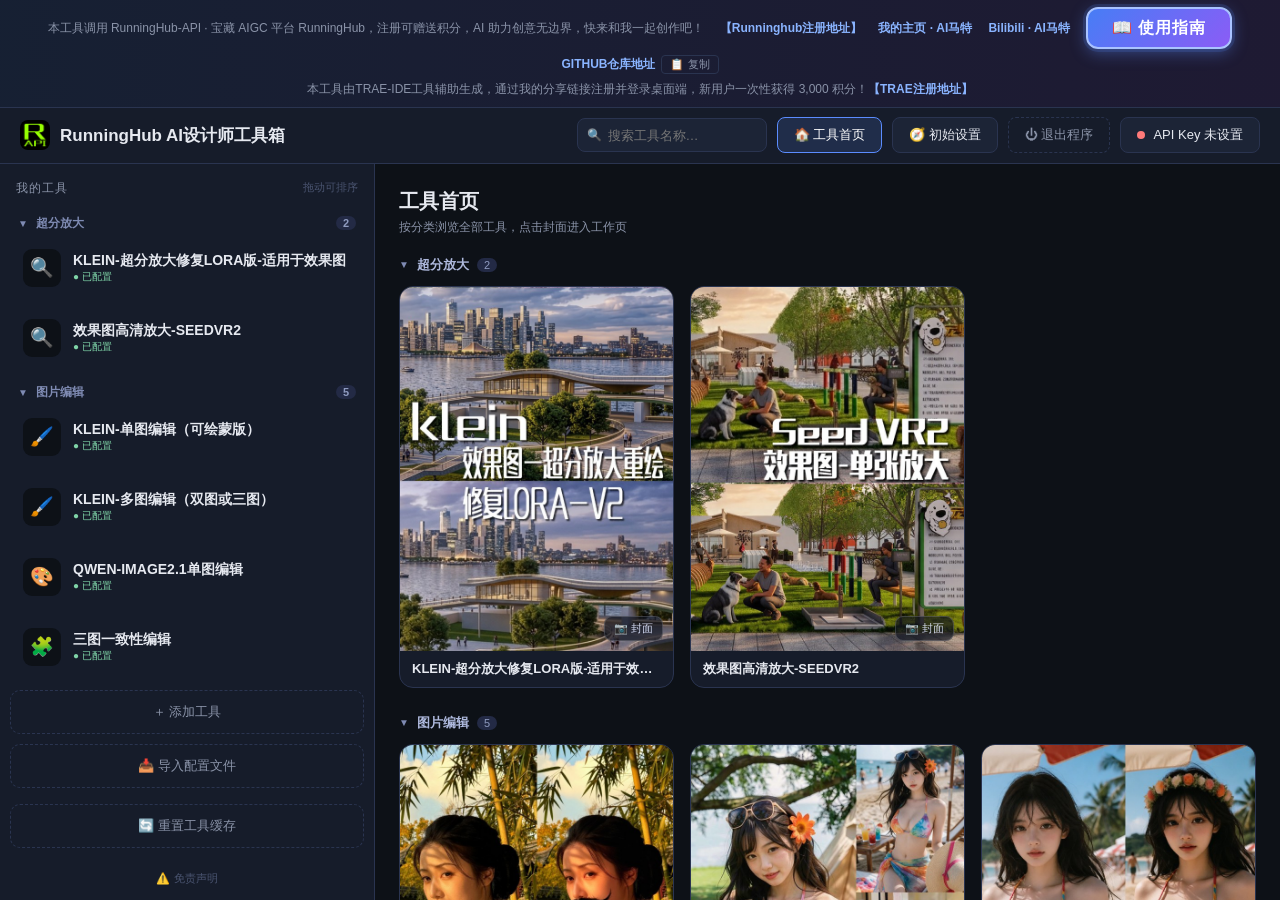
==== commit a02f9e85: "feat: 支持将当前面板参数保存为工具默认值 保留下拉候选并同步随机种子模式，便于复用常用参数配置。" ====
--- a/index.html
+++ b/index.html
@@ -103,7 +103,10 @@
           <p id="wsDesc">从左侧选择一个工具开始使用</p>
         </div>
       </div>
-      <button class="btn ghost" id="configToolBtn">⚙️ 配置此工具</button>
+      <div class="ws-actions">
+        <button class="btn ghost" id="saveDefaultsBtn" title="将当前面板参数保存为此工具的默认值（图片除外）">保存为默认值</button>
+        <button class="btn ghost" id="configToolBtn">⚙️ 配置此工具</button>
+      </div>
     </div>
 
     <!-- 动态表单区 -->
--- a/css/style.css
+++ b/css/style.css
@@ -162,6 +162,7 @@
 /* 右侧工作区 */
 .workspace { flex: 1; overflow-y: auto; padding: 24px; }
 .ws-header { display: flex; align-items: center; justify-content: space-between; margin-bottom: 20px; }
+.ws-actions { display: flex; align-items: center; gap: 10px; flex-shrink: 0; }
 .ws-title { display: flex; align-items: center; gap: 14px; }
 .ws-title .big-icon { font-size: 30px; }
 .ws-title h2 { font-size: 20px; display: flex; align-items: center; gap: 10px; }
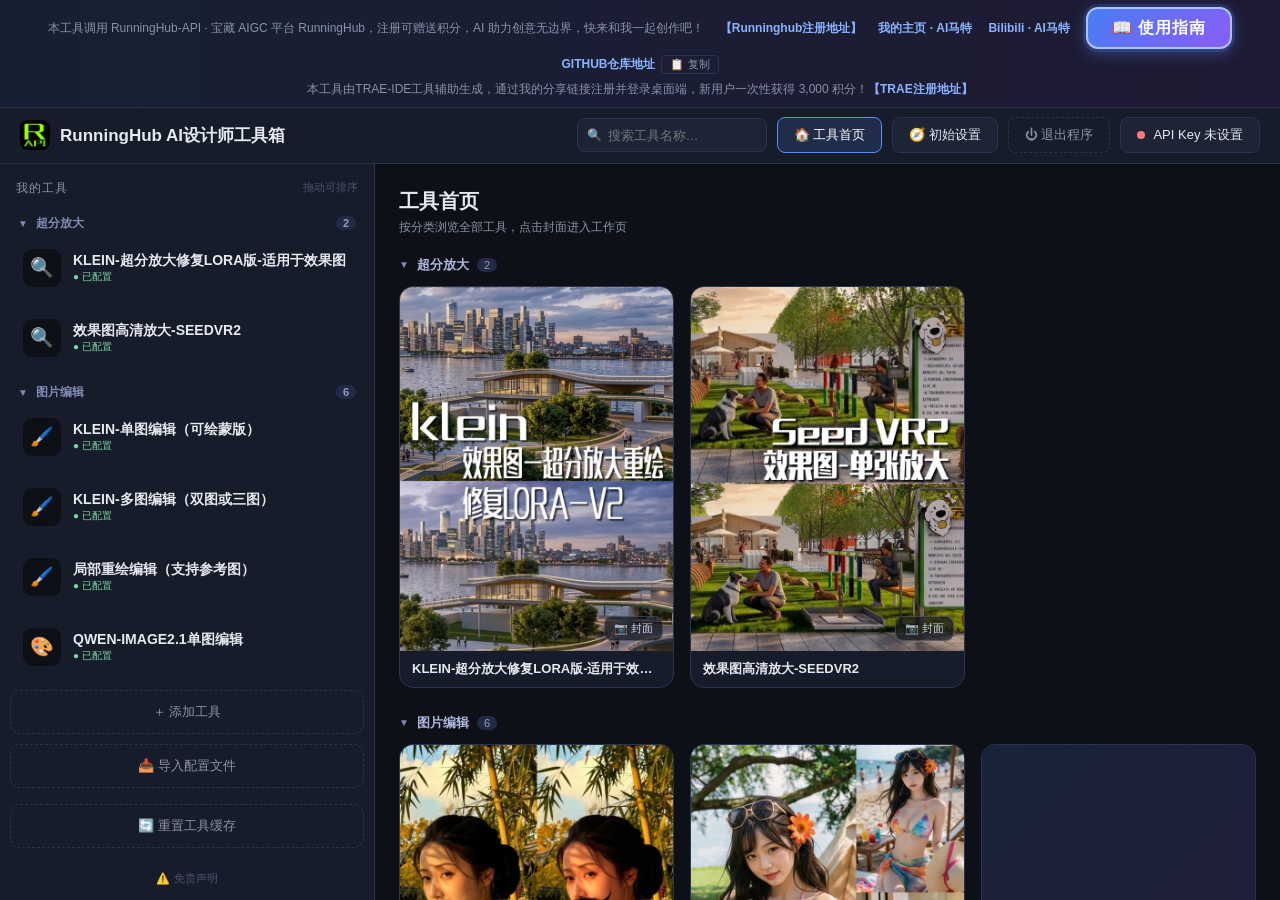
==== commit 916dbedb: "feat: 顶栏显示版本号，版本号统一由 server.py 提供并随构建同步" ====
--- a/index.html
+++ b/index.html
@@ -55,7 +55,7 @@
 
 <!-- 顶栏 -->
 <div class="topbar">
-  <div class="logo"><img class="logo-badge" src="ICO/RAPI.ico" alt="RunningHub">RunningHub AI设计师工具箱</div>
+  <div class="logo"><img class="logo-badge" src="ICO/RAPI.ico" alt="RunningHub">RunningHub AI设计师工具箱<span class="logo-version" id="appVersion" title="当前版本"></span></div>
   <div style="display:flex;gap:10px">
     <div class="top-search">
       <span class="top-search-icon">🔍</span>
--- a/css/style.css
+++ b/css/style.css
@@ -30,6 +30,11 @@
 }
 .logo { font-size: 17px; font-weight: 700; display: flex; align-items: center; gap: 10px; }
 .logo-badge { width: 30px; height: 30px; border-radius: 8px; display: block; object-fit: cover; flex-shrink: 0; }
+.logo-version {
+  font-size: 11px; font-weight: 600; line-height: 16px; color: var(--muted);
+  padding: 1px 6px; background: var(--panel2); border: 1px solid var(--border); border-radius: 4px;
+}
+.logo-version:empty { display: none; }
 .key-btn {
   display: flex; align-items: center; gap: 8px; background: var(--panel2); border: 1px solid var(--border);
   color: var(--text); padding: 8px 16px; border-radius: 8px; cursor: pointer; font-size: 13px;
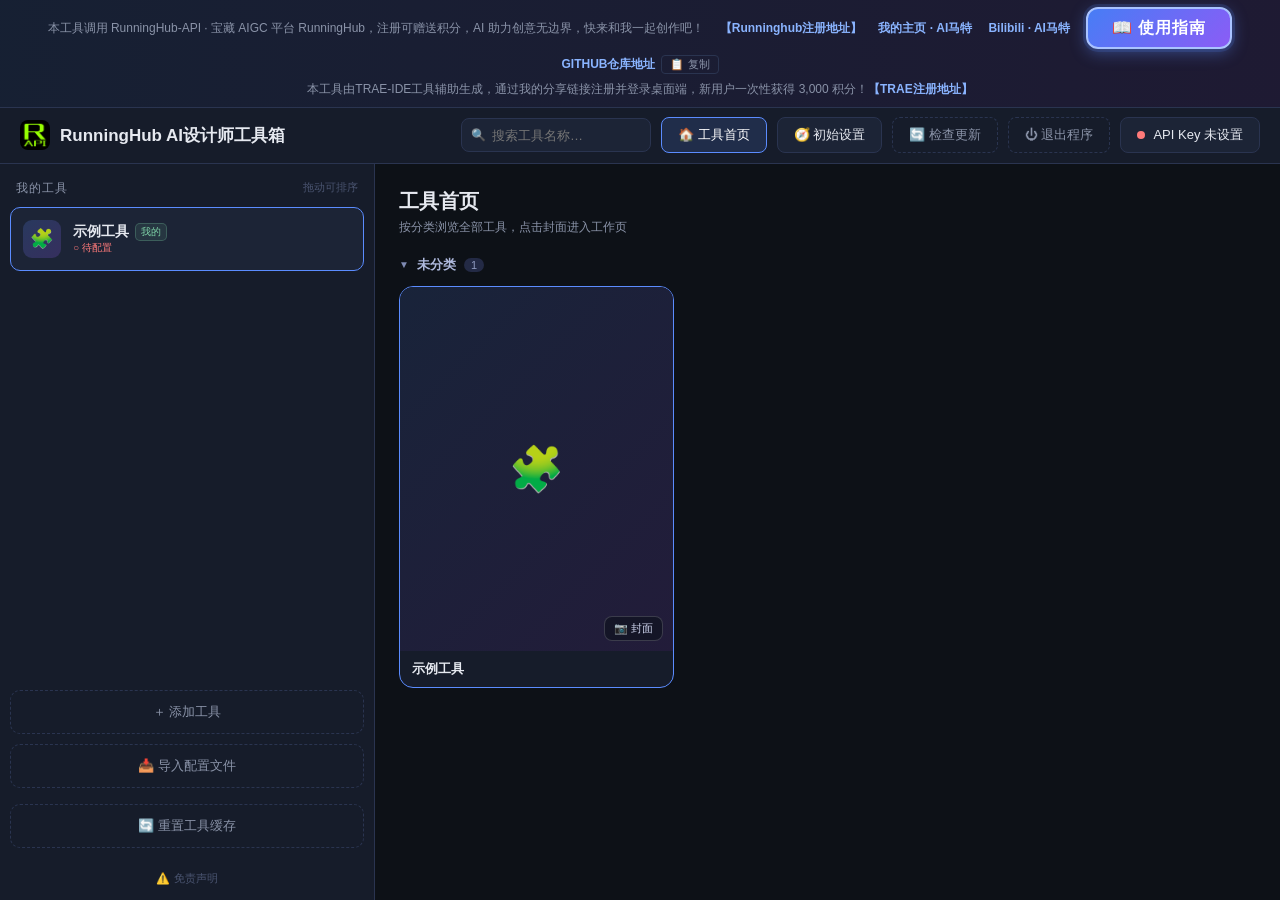
==== commit 05143e01: "feat: 自动更新、工具目录迁移与安全加固 - 新增在线更新检查与下载安装（js/update.js、发布更新.py） - 内置工具目录由 tools/ 迁移至 sys_tools/，用户工具改存 " ====
--- a/index.html
+++ b/index.html
@@ -64,6 +64,7 @@
     </div>
     <button class="key-btn" id="homeBtn">🏠 工具首页</button>
     <button class="key-btn" id="setupBtn">🧭 初始设置</button>
+    <button class="key-btn ghost" id="checkUpdateBtn" style="display:none" title="检查程序更新">🔄 检查更新</button>
     <button class="key-btn ghost" id="openDirBtn" style="display:none">🔍 打开下载目录</button>
     <button class="key-btn ghost" id="quitBtn" style="display:none" title="停止本地服务并退出程序">⏻ 退出程序</button>
     <button class="key-btn" id="keyBtn"><span class="key-dot" id="keyDot"></span><span id="keyBtnText">API Key 未设置</span></button>
@@ -170,6 +171,7 @@
       每个工具对应一个 RunningHub AI 应用。打开应用详情页点「API 调用」，把示例中 nodeInfoList 的每个节点，
       在下面添加为对应的输入项（节点 ID 和字段名照抄即可）。
     </div>
+    <div id="sysToolHint" style="display:none;margin:0 0 12px;padding:9px 12px;border-radius:8px;background:rgba(240,180,41,.12);border:1px solid rgba(240,180,41,.35);color:#f0b429;font-size:12.5px;line-height:1.6"></div>
     <div class="field-row">
       <div class="field" style="flex:0 0 90px">
         <label>图标</label>
@@ -189,7 +191,7 @@
       </div>
     </div>
     <div class="field">
-      <label>封面图（工具首页展示，自动裁剪为 3:4，保存到 tools/工具名.png 或 .jpg）</label>
+      <label>封面图（工具首页展示，自动裁剪为 3:4，保存到对应工具目录/工具名.png 或 .jpg）</label>
       <div class="cover-edit">
         <div class="cover-edit-preview" id="coverPreview">暂无封面</div>
         <div class="cover-edit-side">
@@ -323,7 +325,7 @@
       <h4>七、保存后会发生什么</h4>
       <ul>
         <li>工具立刻出现在左侧列表，可拖动排序、可改标签；</li>
-        <li>已授权「配置目录」时，会同时写入 <code>tools/工具名.rhtool.json</code>，下次启动自动读取；</li>
+        <li>本地服务会自动把系统工具与我的工具合并读取；新建/导入/复制的工具写入用户工具目录 <code>user_tools/</code>；</li>
         <li>未授权配置目录时，配置只存在浏览器里，换电脑需用「导入配置文件」迁移。</li>
       </ul>
 
@@ -399,13 +401,14 @@
 <div class="modal-mask" id="setupModal">
   <div class="modal" style="width:560px">
     <h3>🧭 初始设置</h3>
-    <div class="modal-sub">通过「启动工具.bat」运行时，工具配置由本地服务直接写入 tools 目录，无需授权；下载目录只需选择一次。</div>
+    <div class="modal-sub">系统工具随程序发布并自动更新；你自己的工具保存在「我的工具」目录，永远不会被更新覆盖。</div>
     <div class="setup-step" id="setupStepToolsDir">
       <div class="setup-step-num">1</div>
       <div class="setup-step-body">
         <div class="setup-step-name">工具配置目录</div>
-        <div class="setup-step-desc">工具配置直接写入程序目录下的 <b>tools</b> 文件夹。用「启动工具.bat」启动时由本地服务自动完成，无需点授权。</div>
+        <div class="setup-step-desc">系统工具读取安装目录 <b>sys_tools</b>；新建、导入、复制的工具写入数据目录 <b>user_tools</b>。本地服务会自动完成，无需授权。</div>
         <div class="setup-step-desc" id="toolsDirPathHint" style="color:#8ab4ff;overflow-wrap:anywhere"></div>
+        <button class="btn ghost" id="resetSysToolsBtn" style="margin-top:8px" title="用安装包内的 sys_tools.zip 恢复全部系统工具，并清除删除记录">♻️ 重置系统工具</button>
       </div>
       <div class="setup-step-actions">
         <div class="setup-step-status" id="setupToolsDirStatus">⚠️ 未授权</div>
@@ -429,6 +432,27 @@
       <div></div>
       <div class="right">
         <button class="btn ghost" data-close="setupModal">关闭</button>
+      </div>
+    </div>
+  </div>
+</div>
+
+<!-- 检查更新弹窗 -->
+<div class="modal-mask" id="updateModal">
+  <div class="modal" style="width:560px">
+    <h3>🔄 程序更新</h3>
+    <div class="modal-sub" id="updateVersion">正在检查最新版本…</div>
+    <div class="update-notes" id="updateNotes"></div>
+    <div class="update-bar"><div class="update-bar-fill" id="updateBarFill"></div></div>
+    <div class="update-meta" id="updateStatus"></div>
+    <div class="modal-actions">
+      <div>
+        <button class="btn ghost" id="updateManualBtn" style="display:none">手动下载</button>
+        <button class="btn ghost" id="updateCancelBtn" style="display:none">取消下载</button>
+      </div>
+      <div class="right">
+        <button class="btn ghost" id="updateLaterBtn" data-close="updateModal">稍后</button>
+        <button class="btn" id="updateNowBtn" style="display:none">立即更新</button>
       </div>
     </div>
   </div>
--- a/css/style.css
+++ b/css/style.css
@@ -163,6 +163,33 @@
   text-align: center; color: var(--muted); cursor: pointer; font-size: 13px;
 }
 .add-tool:hover { border-color: var(--accent); color: var(--accent); }
+/* 工具来源标识：系统工具随更新覆盖，我的工具永久保留 */
+.tool-source {
+  display: inline-block; margin-left: 6px; padding: 0 5px; border-radius: 5px;
+  font-size: 10px; font-weight: 500; line-height: 16px; vertical-align: middle;
+}
+.tool-source.sys { color: #f0b429; background: rgba(240, 180, 41, .12); border: 1px solid rgba(240, 180, 41, .32); }
+.tool-source.user { color: #7fd4a8; background: rgba(127, 212, 168, .1); border: 1px solid rgba(127, 212, 168, .25); }
+/* 复制为我的工具：仅系统工具条目悬停时显示 */
+.tool-copy {
+  position: absolute; right: 32px; top: 8px; width: 20px; height: 20px; border-radius: 6px;
+  color: #f0b429; display: none; align-items: center; justify-content: center; font-size: 12px;
+}
+.tool-item:hover .tool-copy { display: flex; }
+.tool-copy:hover { background: #f0b429; color: #1b1f2a; }
+.tool-item.trashed .tool-copy { display: none; }
+/* 更新提示 */
+.key-btn.update-available { border-color: #f0b429; color: #f0b429; background: rgba(240, 180, 41, .1); }
+.update-notes {
+  margin: 0 0 12px; padding: 10px 12px; border-radius: 8px; background: var(--panel2);
+  border: 1px solid var(--border); color: var(--muted); font-size: 12.5px; line-height: 1.65;
+  white-space: pre-wrap; overflow-wrap: anywhere; max-height: 220px; overflow-y: auto;
+}
+.update-notes:empty { display: none; }
+.update-bar { height: 8px; border-radius: 4px; background: var(--panel2); overflow: hidden; margin-bottom: 10px; }
+.update-bar-fill { height: 100%; width: 0; border-radius: 4px; background: linear-gradient(90deg, #5b8cff, #9b5bff); transition: width .25s; }
+.update-meta { min-height: 18px; font-size: 12px; color: var(--muted); margin-bottom: 12px; overflow-wrap: anywhere; }
+.update-meta.error { color: #ff6b6b; }
 
 /* 右侧工作区 */
 .workspace { flex: 1; overflow-y: auto; padding: 24px; }
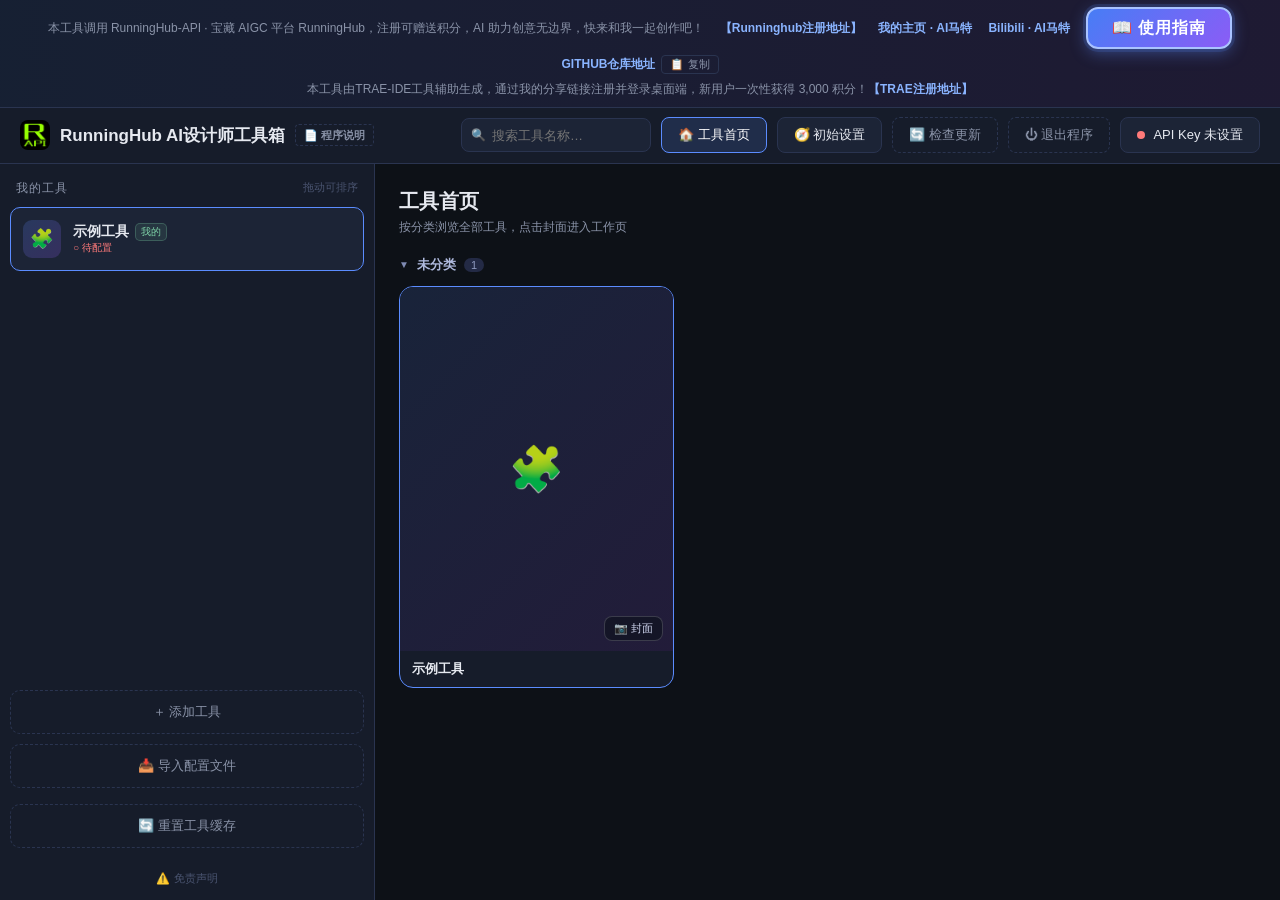
==== commit 2407fbda: "feat: 顶栏新增程序说明按钮与说明弹窗" ====
--- a/index.html
+++ b/index.html
@@ -50,12 +50,12 @@
     <a href="https://github.com/jita45927/runninghub_api" target="_blank" rel="noopener">GITHUB仓库地址</a>
     <button class="repo-copy-btn" id="repoCopyBtn" title="复制仓库地址">📋 复制</button>
   </span>
-  <span class="promo-line">本工具由TRAE-IDE工具辅助生成，通过我的分享链接注册并登录桌面端，新用户一次性获得 3,000 积分！<a href="https://www.trae.cn/events/code-fission/B8F6GKVM5QPU?utm_source=copy_link&amp;utm_medium=code_fission" target="_blank" rel="noopener">【TRAE注册地址】</a></span>
+  <span class="promo-line">本工具由TRAE-IDE工具辅助生成，通过我的分享链接注册并登录桌面端，新用户一次性获得 3,000 积分！<a href="https://www.trae.cn/events/code-fission/5H37GDQQVUDL?utm_source=copy_link&amp;utm_medium=code_fission" target="_blank" rel="noopener">【TRAE注册地址】</a></span>
 </div>
 
 <!-- 顶栏 -->
 <div class="topbar">
-  <div class="logo"><img class="logo-badge" src="ICO/RAPI.ico" alt="RunningHub">RunningHub AI设计师工具箱<span class="logo-version" id="appVersion" title="当前版本"></span></div>
+  <div class="logo"><img class="logo-badge" src="ICO/RAPI.ico" alt="RunningHub">RunningHub AI设计师工具箱<span class="logo-version" id="appVersion" title="当前版本"></span><button class="about-btn" id="aboutBtn" title="查看程序说明">📄 程序说明</button></div>
   <div style="display:flex;gap:10px">
     <div class="top-search">
       <span class="top-search-icon">🔍</span>
@@ -356,6 +356,45 @@
   </div>
 </div>
 
+<!-- 程序说明弹窗 -->
+<div class="modal-mask" id="aboutModal">
+  <div class="modal" style="width:760px">
+    <h3>📄 程序说明</h3>
+    <div class="modal-sub">关于 RunningHub-API 设计师工具箱，内容较多可上下滚动</div>
+    <div class="help-doc">
+      <p>亲爱的小伙伴们，欢迎使用马特开发的 Runninghub-API 设计师工具箱。本工具通过调用 Runninghub 平台 API，拉起工作流或应用来生成图像。各类功能以独立面板形式集成在程序内，大幅降低 ComfyUI 工作流的使用门槛。</p>
+
+      <h4>为什么做这个工具</h4>
+      <p>Runninghub 平台本身支持把工作流封装为应用，但受平台规则、版本迭代限制，并非所有接口都可以开放到前端，大量工作流无法直接封装成应用；而直接使用原生工作流，操作复杂，容易劝退新手，同时打开工作流页面加载耗时久。如果项目需要调用多个工作流，还要在多个页面来回切换、反复刷新网页，严重影响效率。</p>
+
+      <h4>本工具如何解决</h4>
+      <p>本工具正是为了解决这些痛点：依托 API 调用能力，<b>放开绝大多数接口</b>；界面封装全部在本地程序实现，<b>不依赖 Runninghub 自带的应用封装能力</b>。如此一来，很多平台上无法封装为应用的工作流，都能在本工具中正常封装使用。调用时无需频繁切换、刷新网页，不用等待网页响应即可发起算力请求。</p>
+
+      <h4>当前版本与工具</h4>
+      <p>当前版本从 v1.0.6 开始对外发布，内置 <b>21 套系统工具</b>，均对接马特发布在 Runninghub 上的工作流与应用。你也可以自行配置平台上任意已公开的工作流或应用，只是自定义配置有一定上手门槛。</p>
+
+      <h4>关于开发</h4>
+      <p>马特本身并不精通代码，本程序借助 AI 编程工具开发，大部分工具配置同样由 AI 辅助完成。开发使用的是字节旗下 Trae IDE，感兴趣的小伙伴可以点击工具顶部链接注册体验。项目源码已开源至 GitHub，链接同样放在顶部，大家可以拉取代码，自行新增工具配置。</p>
+
+      <h4>自动更新</h4>
+      <p>自本版本起，程序新增自动更新功能：后续马特更新工具配置、发布新版安装包时，程序可检测更新、自动下载升级。</p>
+      <p><b>⚠️ 注意：</b>升级会替换内置的系统工具配置（适配平台工作流改动），<b>你自己添加的自定义工具不会被改动</b>，用户的下载路径中个人数据也不会受到影响。后续我会持续在升级包内新增实用系统工具，也会单独对外共享工具配置包。如果你不想手动配置，手上有好用的工作流希望加入内置工具，欢迎留言，我会尽量安排。</p>
+
+      <h4>使用前准备</h4>
+      <p>本工具依赖 Runninghub API 服务，使用前需要注册平台并申请 API Key，点击【使用指南】查看教程。API 分为「消费级 - 会员」和「企业级 - 共享」两类：前者消耗会员积分，后者扣除钱包余额，二者定价基本一致。<b>推荐充值钱包，随用随扣</b>，不受会员有效期约束。程序安装包与源码<b>不会存储你的 API Key</b>，安装包和源码可以放心分享，欢迎转发。</p>
+
+      <h4>反馈与联系</h4>
+      <p>马特并非专业程序员，仅使用 AI 编程半年，只掌握基础开发知识，程序难免存在 Bug。欢迎大家通过渠道反馈问题、提出建议，我会尽力优化。我的联系链接也放在工具顶部。</p>
+    </div>
+    <div class="modal-actions">
+      <div></div>
+      <div class="right">
+        <button class="btn ghost" data-close="aboutModal">我知道了</button>
+      </div>
+    </div>
+  </div>
+</div>
+
 <!-- 免责声明弹窗 -->
 <div class="modal-mask" id="disclaimerModal">
   <div class="modal" style="width:760px">
--- a/css/style.css
+++ b/css/style.css
@@ -35,6 +35,12 @@
   padding: 1px 6px; background: var(--panel2); border: 1px solid var(--border); border-radius: 4px;
 }
 .logo-version:empty { display: none; }
+.about-btn {
+  font-size: 11px; font-weight: 600; line-height: 16px; color: var(--muted); font-family: inherit;
+  padding: 2px 8px; background: transparent; border: 1px dashed var(--border); border-radius: 4px;
+  cursor: pointer; white-space: nowrap; transition: all .15s;
+}
+.about-btn:hover { color: var(--text); border-color: var(--accent); }
 .key-btn {
   display: flex; align-items: center; gap: 8px; background: var(--panel2); border: 1px solid var(--border);
   color: var(--text); padding: 8px 16px; border-radius: 8px; cursor: pointer; font-size: 13px;
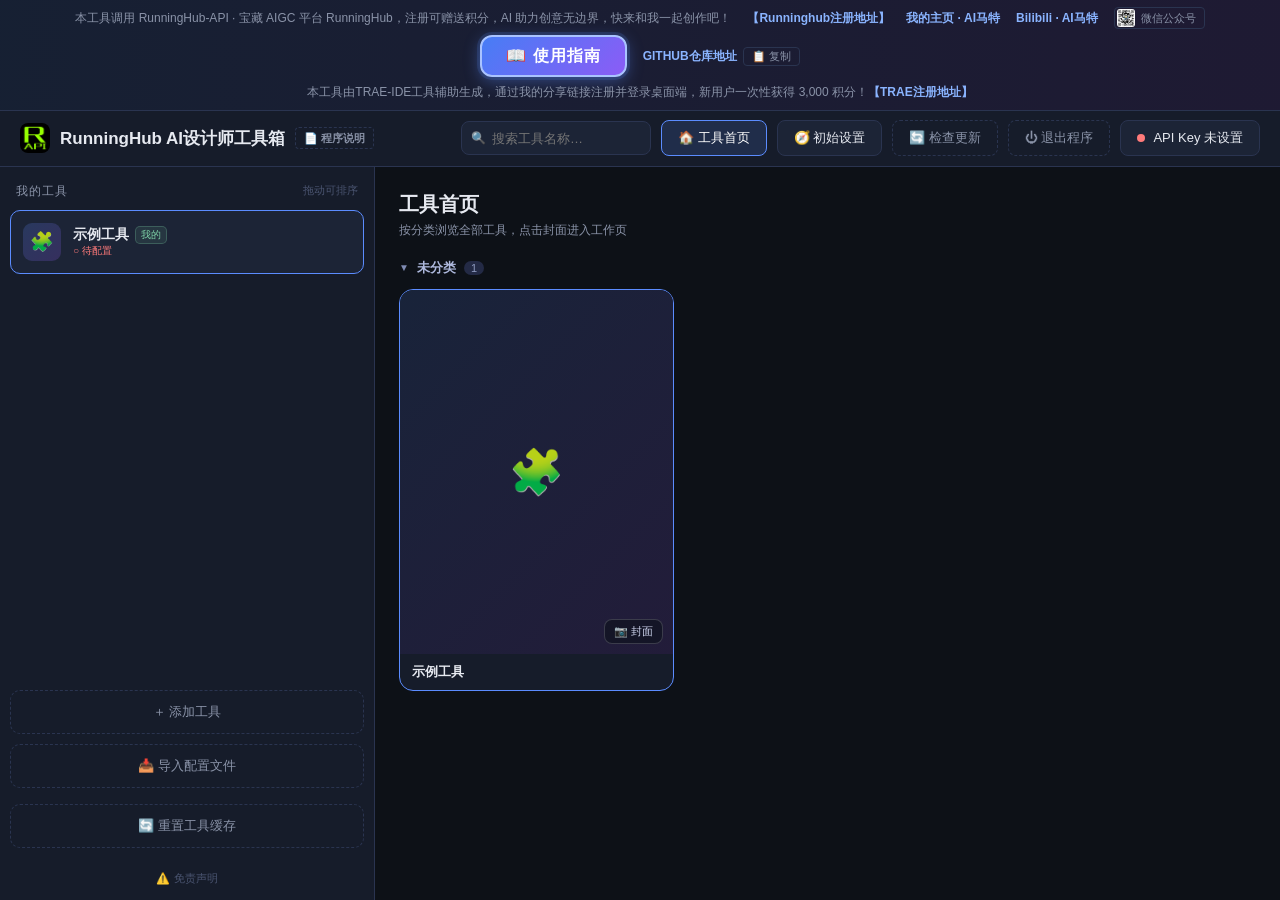
==== commit 0f1e78ab: "feat: 推广栏新增微信公众号二维码，发布 1.0.6" ====
--- a/index.html
+++ b/index.html
@@ -45,6 +45,7 @@
   <a id="promoRegisterLink" href="https://www.runninghub.cn?inviteCode=v6f54jwt" target="_blank" rel="noopener">【Runninghub注册地址】</a>
   <a href="https://www.runninghub.cn/user-center/1958354621356011522/webapp?inviteCode=v6f54jwt" target="_blank" rel="noopener">我的主页 · AI马特</a>
   <a href="https://space.bilibili.com/1351334510?spm_id_from=333.337.0.0" target="_blank" rel="noopener">Bilibili · AI马特</a>
+  <button class="promo-qr" id="promoQrBtn" title="点击查看微信公众号二维码"><img src="ICO/wx-qr.jpg" alt="微信公众号二维码"><span>微信公众号</span></button>
   <button class="guide-btn" id="guideBtn" title="首次使用分步向导">📖 使用指南</button>
   <span class="repo-group">
     <a href="https://github.com/jita45927/runninghub_api" target="_blank" rel="noopener">GITHUB仓库地址</a>
@@ -356,6 +357,21 @@
   </div>
 </div>
 
+<!-- 微信公众号二维码弹窗 -->
+<div class="modal-mask" id="wxQrModal">
+  <div class="modal" style="width:360px;text-align:center">
+    <h3>📱 微信公众号</h3>
+    <div class="modal-sub">扫码关注我的微信公众号，获取工具更新与使用教程</div>
+    <img class="wx-qr-img" src="ICO/wx-qr.jpg" alt="微信公众号二维码">
+    <div class="modal-actions">
+      <div></div>
+      <div class="right">
+        <button class="btn ghost" data-close="wxQrModal">关闭</button>
+      </div>
+    </div>
+  </div>
+</div>
+
 <!-- 程序说明弹窗 -->
 <div class="modal-mask" id="aboutModal">
   <div class="modal" style="width:760px">
--- a/css/style.css
+++ b/css/style.css
@@ -22,6 +22,18 @@
 }
 .promo-bar .repo-copy-btn:hover { color: var(--green); border-color: var(--green); }
 .promo-bar .repo-copy-btn.copied { color: var(--green); border-color: var(--green); }
+.promo-bar .promo-qr {
+  display: inline-flex; align-items: center; gap: 6px; padding: 1px 8px 1px 2px;
+  background: transparent; border: 1px solid var(--border); border-radius: 4px;
+  color: var(--muted); font-size: 11px; font-family: inherit; cursor: pointer; white-space: nowrap;
+  transition: all .15s;
+}
+.promo-bar .promo-qr img { width: 18px; height: 18px; border-radius: 3px; display: block; object-fit: cover; }
+.promo-bar .promo-qr:hover { color: var(--text); border-color: var(--accent); }
+.wx-qr-img {
+  width: 260px; height: 260px; object-fit: contain; display: block; margin: 0 auto;
+  background: #fff; padding: 8px; border-radius: 10px;
+}
 
 /* ===== 顶栏 ===== */
 .topbar {
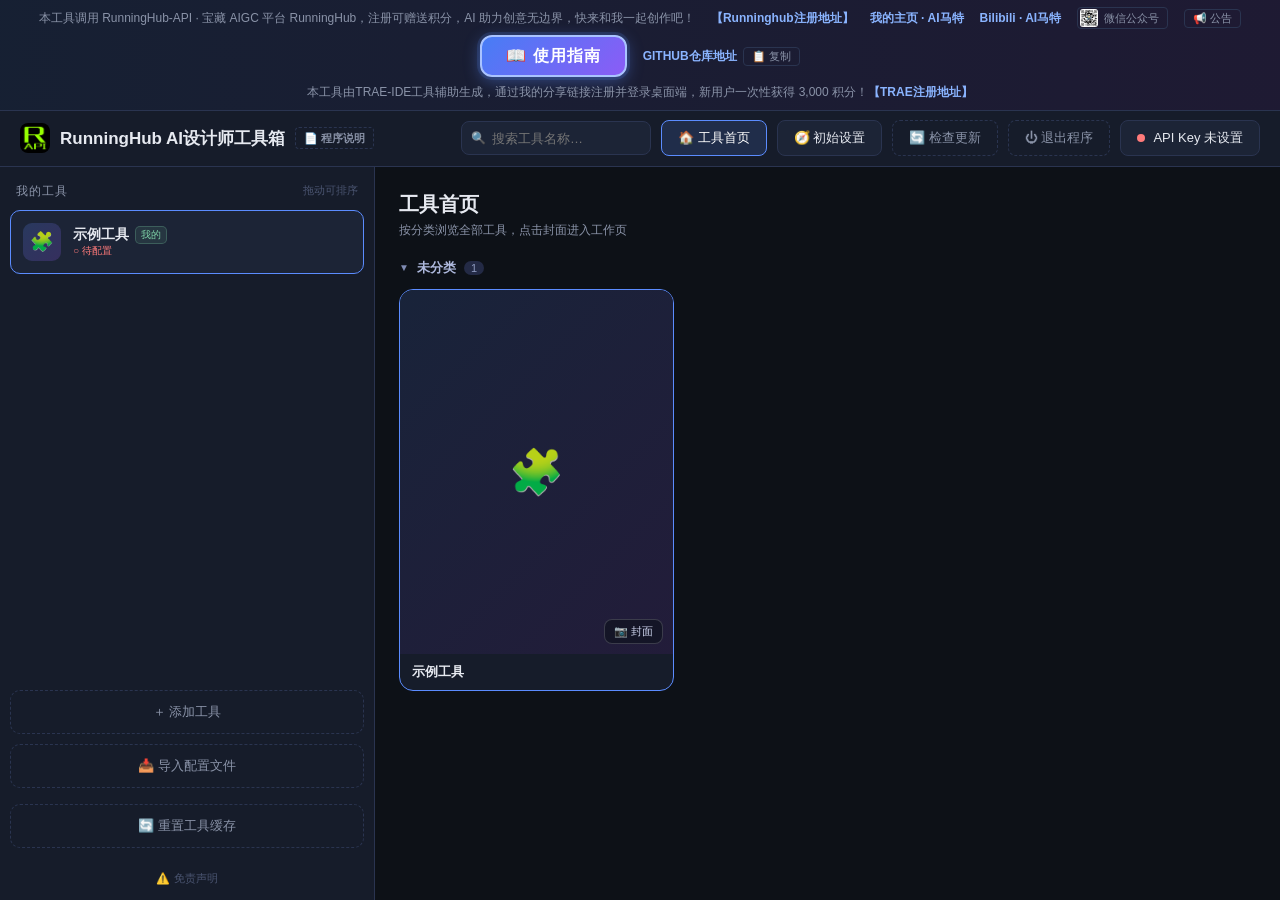
==== commit 256721b6: "feat: 新增公众号公告功能（多源拉取、未读角标、已读记录） 公告清单走本地服务代理拉取，仅允许 mp.weixin.qq.com 链接；启动静默检查、每 3 小时刷新；首次拉取自动基线，支持全部标" ====
--- a/index.html
+++ b/index.html
@@ -46,6 +46,7 @@
   <a href="https://www.runninghub.cn/user-center/1958354621356011522/webapp?inviteCode=v6f54jwt" target="_blank" rel="noopener">我的主页 · AI马特</a>
   <a href="https://space.bilibili.com/1351334510?spm_id_from=333.337.0.0" target="_blank" rel="noopener">Bilibili · AI马特</a>
   <button class="promo-qr" id="promoQrBtn" title="点击查看微信公众号二维码"><img src="ICO/wx-qr.jpg" alt="微信公众号二维码"><span>微信公众号</span></button>
+  <button class="ann-btn" id="annBtn" title="查看公众号公告" style="display:none">📢 公告<em class="ann-badge" id="annBadge" style="display:none"></em></button>
   <button class="guide-btn" id="guideBtn" title="首次使用分步向导">📖 使用指南</button>
   <span class="repo-group">
     <a href="https://github.com/jita45927/runninghub_api" target="_blank" rel="noopener">GITHUB仓库地址</a>
@@ -372,6 +373,21 @@
   </div>
 </div>
 
+<!-- 公众号公告弹窗 -->
+<div class="modal-mask" id="annModal">
+  <div class="modal" style="width:520px">
+    <h3>📢 公众号公告</h3>
+    <div class="modal-sub">最新文章与更新说明，点击条目用浏览器打开</div>
+    <div class="ann-list" id="annList"><div class="ann-empty">暂无公告</div></div>
+    <div class="modal-actions">
+      <div><button class="btn ghost" id="annReadAllBtn">全部标为已读</button></div>
+      <div class="right">
+        <button class="btn ghost" data-close="annModal">关闭</button>
+      </div>
+    </div>
+  </div>
+</div>
+
 <!-- 程序说明弹窗 -->
 <div class="modal-mask" id="aboutModal">
   <div class="modal" style="width:760px">
--- a/css/style.css
+++ b/css/style.css
@@ -30,6 +30,31 @@
 }
 .promo-bar .promo-qr img { width: 18px; height: 18px; border-radius: 3px; display: block; object-fit: cover; }
 .promo-bar .promo-qr:hover { color: var(--text); border-color: var(--accent); }
+/* 公告按钮：与二维码按钮同排 */
+.promo-bar .ann-btn {
+  position: relative; display: inline-flex; align-items: center; gap: 4px;
+  padding: 1px 8px; background: transparent; border: 1px solid var(--border); border-radius: 4px;
+  color: var(--muted); font-size: 11px; font-family: inherit; cursor: pointer; white-space: nowrap;
+  transition: all .15s;
+}
+.promo-bar .ann-btn:hover { color: var(--text); border-color: var(--accent); }
+.promo-bar .ann-badge {
+  min-width: 16px; height: 16px; padding: 0 4px; border-radius: 8px; font-style: normal;
+  background: #ff4d4f; color: #fff; font-size: 10px; line-height: 16px; text-align: center;
+}
+/* 公告列表 */
+.ann-list { display: flex; flex-direction: column; gap: 10px; }
+.ann-item {
+  display: block; padding: 10px 12px; background: var(--bg); border: 1px solid var(--border);
+  border-radius: 10px; text-decoration: none; color: var(--text); transition: border-color .15s;
+}
+.ann-item:hover { border-color: var(--accent); }
+.ann-item-head { display: flex; align-items: baseline; justify-content: space-between; gap: 10px; }
+.ann-title { font-size: 13.5px; font-weight: 600; }
+.ann-item.unread .ann-title::before { content: "● "; color: #ff4d4f; font-size: 10px; }
+.ann-date { font-size: 11px; color: var(--muted); white-space: nowrap; }
+.ann-summary { margin-top: 6px; font-size: 12px; color: var(--muted); line-height: 1.6; }
+.ann-empty { padding: 26px 0; text-align: center; font-size: 12.5px; color: var(--muted); }
 .wx-qr-img {
   width: 260px; height: 260px; object-fit: contain; display: block; margin: 0 auto;
   background: #fff; padding: 8px; border-radius: 10px;
@@ -124,11 +149,16 @@
 }
 .tool-item.running .tool-icon { background: #ffb45426; }
 .tool-item.running::after,
+.tool-item.queued::after,
 .tool-item.done::after {
   content: ""; position: absolute; left: 0; top: 8px; bottom: 8px;
   width: 3px; border-radius: 0 3px 3px 0;
 }
 .tool-item.running::after { background: #ffb454; animation: toolRunningPulse 1.2s ease-in-out infinite; }
+/* 排队中：蓝色左边条 + 浅蓝底，轮到时自动变为生成中 */
+.tool-item.queued { border-color: #3d5c9e; background: linear-gradient(90deg, #5b8cff1a, transparent); }
+.tool-item.queued .tool-icon { background: #5b8cff26; }
+.tool-item.queued::after { background: var(--accent); }
 @keyframes toolRunningPulse { 0%, 100% { opacity: .35; } 50% { opacity: 1; } }
 /* 最近完成：绿色左边条，任务结束后保留到下次开始生成 */
 .tool-item.done:not(.active) { border-color: #2c5a45; background: linear-gradient(90deg, #7fd4a814, transparent); }
@@ -175,6 +205,7 @@
 .tool-status { font-size: 10px; color: var(--red); }
 .tool-status.ok { color: var(--green); }
 .tool-status.running { color: #ffb454; }
+.tool-status.queued { color: #8ab4ff; }
 .tool-status.done { color: var(--green); }
 .add-tool {
   margin: 10px; padding: 12px; border: 1px dashed var(--border); border-radius: 10px;
@@ -244,6 +275,10 @@
   background: rgba(12, 15, 22, .82); color: #fff; font-size: 18px; line-height: 1; cursor: pointer;
 }
 .upload-clear-btn:hover { background: var(--red); border-color: var(--red); }
+/* 音频上传：无缩略图，展示文件名与大小 */
+.upload-audio { min-height: 96px; }
+.upload-audio .audio-picked { font-size: 13px; color: #dbe4ff; line-height: 1.8; word-break: break-all; }
+.upload-audio audio { width: 92%; max-width: 460px; margin-top: 10px; }
 .upload-area:hover, .upload-area.dragover { border-color: var(--accent); }
 .upload-area img {
   max-width: 100%; max-height: 260px; border-radius: 8px;
